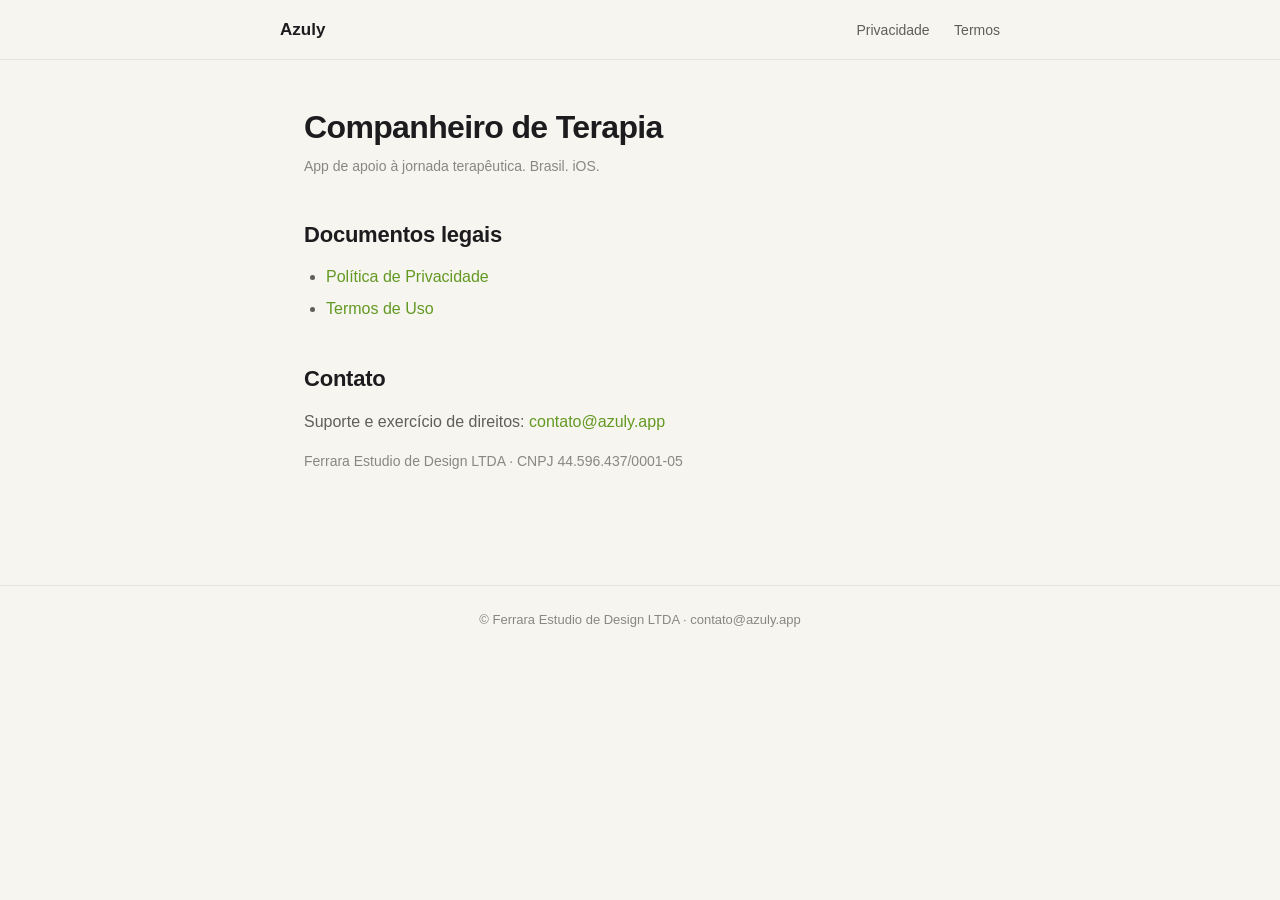
==== index.html @ e894f0ca "Initial commit: site institucional Azuly" ====
<!doctype html>
<html lang="pt-BR">
<head>
  <meta charset="utf-8" />
  <meta name="viewport" content="width=device-width, initial-scale=1" />
  <title>Azuly — Companheiro de Terapia</title>
  <meta name="description" content="Companheiro de Terapia — app de apoio à jornada terapêutica. Política de Privacidade e Termos de Uso." />
  <link rel="stylesheet" href="./style.css" />
</head>
<body>
  <header>
    <div class="inner">
      <a class="brand" href="./">Azuly</a>
      <nav>
        <a href="./privacy.html">Privacidade</a>
        <a href="./terms.html">Termos</a>
      </nav>
    </div>
  </header>

  <main>
    <h1>Companheiro de Terapia</h1>
    <p class="muted">App de apoio à jornada terapêutica. Brasil. iOS.</p>

    <h2>Documentos legais</h2>
    <ul>
      <li><a href="./privacy.html">Política de Privacidade</a></li>
      <li><a href="./terms.html">Termos de Uso</a></li>
    </ul>

    <h2>Contato</h2>
    <p>Suporte e exercício de direitos: <a href="mailto:contato@azuly.app">contato@azuly.app</a></p>
    <p class="muted">Ferrara Estudio de Design LTDA · CNPJ 44.596.437/0001-05</p>
  </main>

  <footer>
    © Ferrara Estudio de Design LTDA · <a href="mailto:contato@azuly.app">contato@azuly.app</a>
  </footer>
</body>
</html>
---- style.css ----
:root {
  --bg: #F7F5F0;
  --surface: #FFFFFF;
  --text: #1C1C1E;
  --text-secondary: #5F5E5A;
  --text-tertiary: #888780;
  --border: #E8E4DC;
  --brand: #639922;
  --brand-hover: #3B6D11;
  --max-width: 720px;
}

@media (prefers-color-scheme: dark) {
  :root {
    --bg: #1C1C1E;
    --surface: #2C2C2A;
    --text: #F7F5F0;
    --text-secondary: #B4B2A9;
    --text-tertiary: #888780;
    --border: #444441;
    --brand: #97C459;
    --brand-hover: #C0DD97;
  }
}

* {
  box-sizing: border-box;
}

html {
  -webkit-text-size-adjust: 100%;
}

body {
  font-family: -apple-system, BlinkMacSystemFont, 'SF Pro Text', 'Segoe UI', Roboto, sans-serif;
  background: var(--bg);
  color: var(--text);
  margin: 0;
  padding: 0;
  line-height: 1.6;
  font-size: 16px;
}

main {
  max-width: var(--max-width);
  margin: 0 auto;
  padding: 48px 24px 96px;
}

header {
  border-bottom: 1px solid var(--border);
  padding: 16px 24px;
}

header .inner {
  max-width: var(--max-width);
  margin: 0 auto;
  display: flex;
  align-items: center;
  justify-content: space-between;
}

header a.brand {
  font-weight: 600;
  color: var(--text);
  text-decoration: none;
  font-size: 17px;
}

header nav a {
  color: var(--text-secondary);
  text-decoration: none;
  margin-left: 20px;
  font-size: 14px;
}

header nav a:hover {
  color: var(--brand);
}

h1 {
  font-size: 32px;
  line-height: 1.2;
  font-weight: 700;
  letter-spacing: -0.02em;
  margin: 0 0 8px;
}

h2 {
  font-size: 22px;
  font-weight: 600;
  margin: 40px 0 12px;
  letter-spacing: -0.01em;
}

h3 {
  font-size: 18px;
  font-weight: 600;
  margin: 28px 0 8px;
}

p {
  color: var(--text-secondary);
  margin: 0 0 16px;
}

ul {
  color: var(--text-secondary);
  padding-left: 22px;
  margin: 0 0 16px;
}

li {
  margin-bottom: 6px;
}

strong {
  color: var(--text);
  font-weight: 600;
}

a {
  color: var(--brand);
  text-decoration: none;
}

a:hover {
  color: var(--brand-hover);
  text-decoration: underline;
}

.muted {
  color: var(--text-tertiary);
  font-size: 14px;
  margin-top: 4px;
}

footer {
  border-top: 1px solid var(--border);
  padding: 24px;
  text-align: center;
  color: var(--text-tertiary);
  font-size: 13px;
}

footer a {
  color: var(--text-tertiary);
}

table {
  border-collapse: collapse;
  width: 100%;
  margin: 16px 0;
}

th, td {
  border: 1px solid var(--border);
  padding: 8px 12px;
  text-align: left;
  font-size: 14px;
  color: var(--text-secondary);
}

th {
  background: var(--surface);
  color: var(--text);
  font-weight: 600;
}
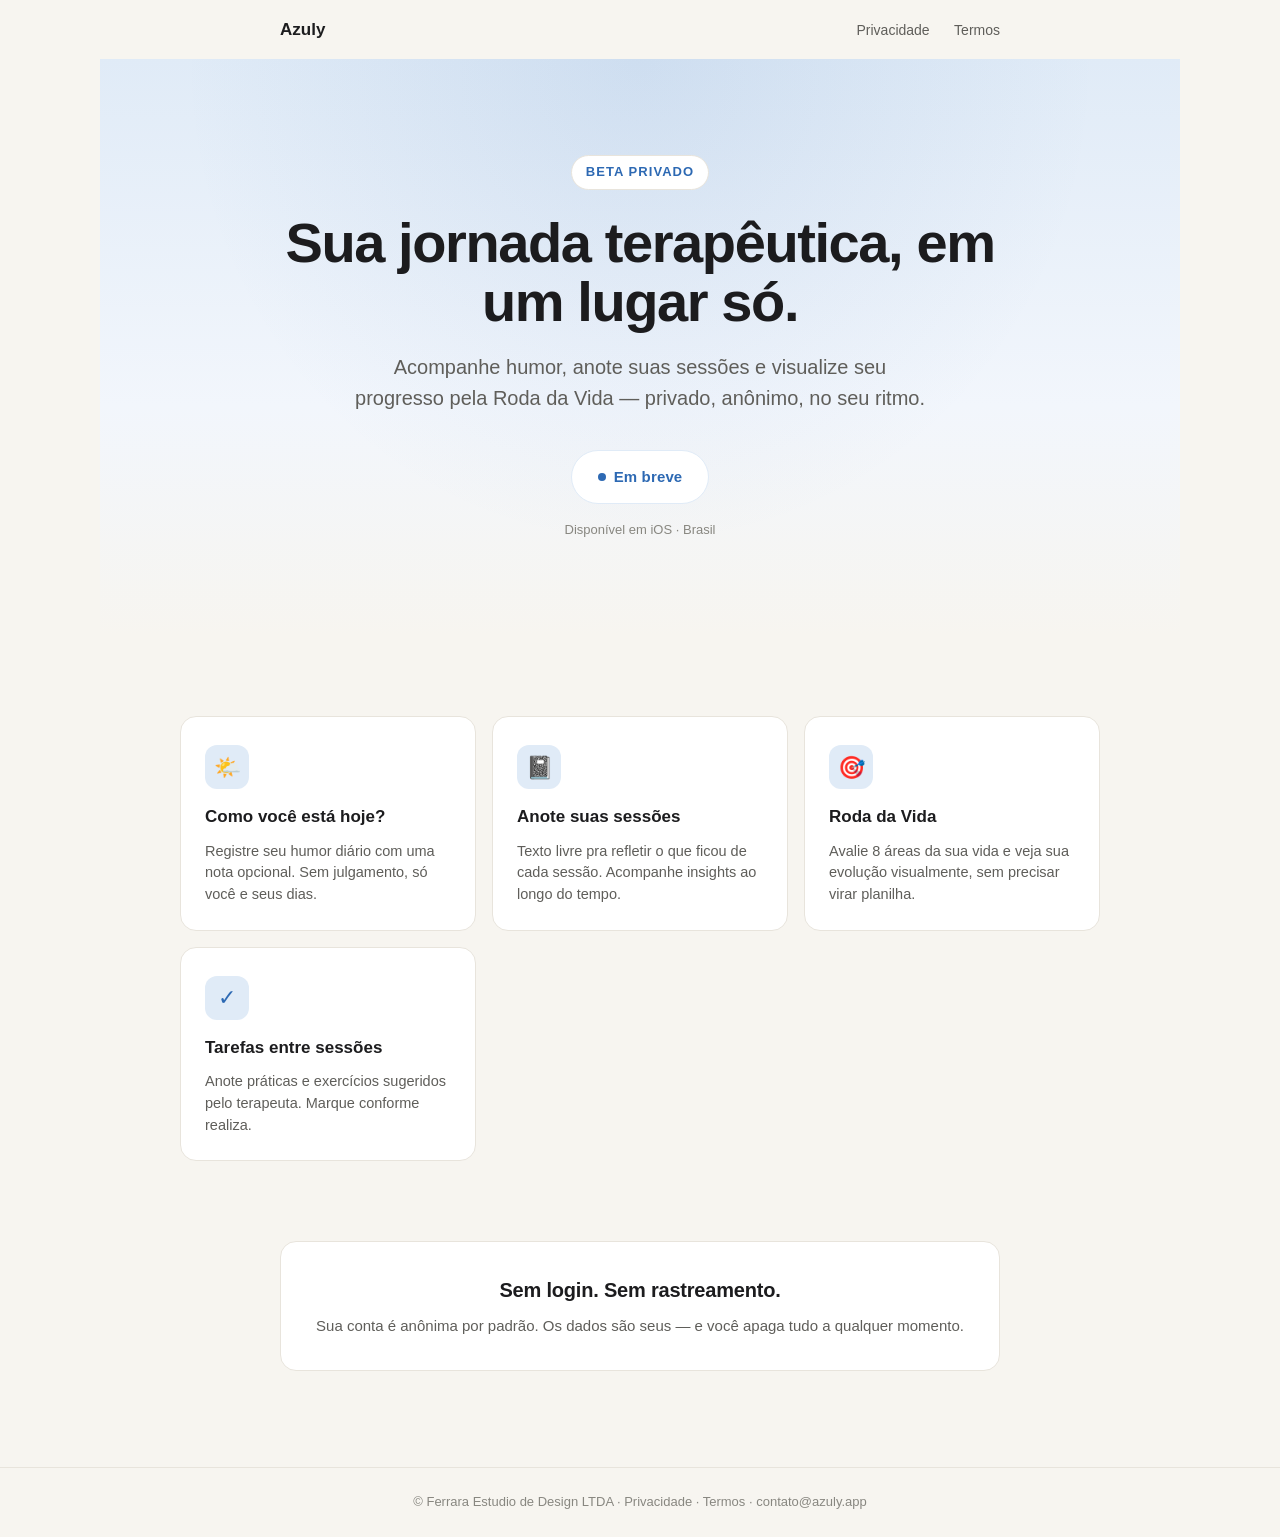
==== commit 5d21ff3c: "Redesign landing: hero + features + Em breve CTA" ====
--- a/index.html
+++ b/index.html
@@ -1,10 +1,14 @@
 <!doctype html>
-<html lang="pt-BR">
+<html lang="pt-BR" class="landing">
 <head>
   <meta charset="utf-8" />
   <meta name="viewport" content="width=device-width, initial-scale=1" />
-  <title>Azuly — Companheiro de Terapia</title>
-  <meta name="description" content="Companheiro de Terapia — app de apoio à jornada terapêutica. Política de Privacidade e Termos de Uso." />
+  <title>Companheiro de Terapia — Azuly</title>
+  <meta name="description" content="Acompanhe sua jornada terapêutica de forma simples e privada. Humor diário, sessões, Roda da Vida e tarefas — sem login, sem rastreamento." />
+  <meta property="og:title" content="Companheiro de Terapia" />
+  <meta property="og:description" content="Sua jornada terapêutica, em um lugar só." />
+  <meta property="og:type" content="website" />
+  <meta property="og:url" content="https://azuly.app" />
   <link rel="stylesheet" href="./style.css" />
 </head>
 <body>
@@ -19,22 +23,51 @@
   </header>
 
   <main>
-    <h1>Companheiro de Terapia</h1>
-    <p class="muted">App de apoio à jornada terapêutica. Brasil. iOS.</p>
+    <section class="hero">
+      <span class="eyebrow">Beta privado</span>
+      <h1>Sua jornada terapêutica, em um lugar só.</h1>
+      <p class="lead">
+        Acompanhe humor, anote suas sessões e visualize seu progresso pela Roda da Vida —
+        privado, anônimo, no seu ritmo.
+      </p>
+      <span class="cta-soon" aria-label="Em breve">Em breve</span>
+      <p class="hint">Disponível em iOS · Brasil</p>
+    </section>
 
-    <h2>Documentos legais</h2>
-    <ul>
-      <li><a href="./privacy.html">Política de Privacidade</a></li>
-      <li><a href="./terms.html">Termos de Uso</a></li>
-    </ul>
+    <section class="features" aria-label="Recursos">
+      <article class="feature">
+        <div class="icon" aria-hidden="true">🌤️</div>
+        <h3>Como você está hoje?</h3>
+        <p>Registre seu humor diário com uma nota opcional. Sem julgamento, só você e seus dias.</p>
+      </article>
+      <article class="feature">
+        <div class="icon" aria-hidden="true">📓</div>
+        <h3>Anote suas sessões</h3>
+        <p>Texto livre pra refletir o que ficou de cada sessão. Acompanhe insights ao longo do tempo.</p>
+      </article>
+      <article class="feature">
+        <div class="icon" aria-hidden="true">🎯</div>
+        <h3>Roda da Vida</h3>
+        <p>Avalie 8 áreas da sua vida e veja sua evolução visualmente, sem precisar virar planilha.</p>
+      </article>
+      <article class="feature">
+        <div class="icon" aria-hidden="true">✓</div>
+        <h3>Tarefas entre sessões</h3>
+        <p>Anote práticas e exercícios sugeridos pelo terapeuta. Marque conforme realiza.</p>
+      </article>
+    </section>
 
-    <h2>Contato</h2>
-    <p>Suporte e exercício de direitos: <a href="mailto:contato@azuly.app">contato@azuly.app</a></p>
-    <p class="muted">Ferrara Estudio de Design LTDA · CNPJ 44.596.437/0001-05</p>
+    <section class="privacy-strip" aria-label="Privacidade">
+      <h2>Sem login. Sem rastreamento.</h2>
+      <p>Sua conta é anônima por padrão. Os dados são seus — e você apaga tudo a qualquer momento.</p>
+    </section>
   </main>
 
   <footer>
-    © Ferrara Estudio de Design LTDA · <a href="mailto:contato@azuly.app">contato@azuly.app</a>
+    © Ferrara Estudio de Design LTDA ·
+    <a href="./privacy.html">Privacidade</a> ·
+    <a href="./terms.html">Termos</a> ·
+    <a href="mailto:contato@azuly.app">contato@azuly.app</a>
   </footer>
 </body>
 </html>
--- a/style.css
+++ b/style.css
@@ -5,21 +5,26 @@
   --text-secondary: #5F5E5A;
   --text-tertiary: #888780;
   --border: #E8E4DC;
-  --brand: #639922;
-  --brand-hover: #3B6D11;
+  --brand: #2D69B3;
+  --brand-hover: #1B4584;
+  --brand-pale: #E0EBF7;
+  --brand-soft: #F2F6FC;
   --max-width: 720px;
+  --landing-max-width: 1080px;
 }
 
 @media (prefers-color-scheme: dark) {
   :root {
-    --bg: #1C1C1E;
-    --surface: #2C2C2A;
+    --bg: #111110;
+    --surface: #1C1C1E;
     --text: #F7F5F0;
     --text-secondary: #B4B2A9;
     --text-tertiary: #888780;
-    --border: #444441;
-    --brand: #97C459;
-    --brand-hover: #C0DD97;
+    --border: #2C2C2A;
+    --brand: #5A93D6;
+    --brand-hover: #B0CDED;
+    --brand-pale: #0E1F35;
+    --brand-soft: #0A1628;
   }
 }
 
@@ -166,3 +171,220 @@
   color: var(--text);
   font-weight: 600;
 }
+
+/* ==========================================================================
+   Landing-specific styles (página inicial)
+   ========================================================================== */
+
+.landing main {
+  max-width: var(--landing-max-width);
+  padding: 0 24px 96px;
+}
+
+.landing header {
+  border-bottom: none;
+}
+
+.landing .hero {
+  position: relative;
+  text-align: center;
+  padding: 96px 24px 80px;
+  margin: 0 -24px;
+  background: linear-gradient(180deg, var(--brand-pale) 0%, var(--brand-soft) 60%, var(--bg) 100%);
+  border-radius: 0;
+  overflow: hidden;
+}
+
+.landing .hero::before {
+  content: '';
+  position: absolute;
+  inset: 0;
+  background: radial-gradient(ellipse at top, rgba(45, 105, 179, 0.10), transparent 60%);
+  pointer-events: none;
+}
+
+.landing .eyebrow {
+  display: inline-block;
+  font-size: 13px;
+  font-weight: 600;
+  text-transform: uppercase;
+  letter-spacing: 0.08em;
+  color: var(--brand);
+  background: var(--surface);
+  padding: 6px 14px;
+  border-radius: 999px;
+  border: 1px solid var(--border);
+  margin-bottom: 24px;
+  position: relative;
+}
+
+.landing .hero h1 {
+  font-size: clamp(36px, 6vw, 56px);
+  line-height: 1.05;
+  font-weight: 700;
+  letter-spacing: -0.025em;
+  margin: 0 auto 20px;
+  max-width: 720px;
+  position: relative;
+}
+
+.landing .hero .lead {
+  font-size: clamp(17px, 2vw, 20px);
+  line-height: 1.55;
+  color: var(--text-secondary);
+  max-width: 580px;
+  margin: 0 auto 36px;
+  position: relative;
+}
+
+.landing .cta {
+  display: inline-flex;
+  align-items: center;
+  gap: 8px;
+  background: var(--brand);
+  color: #FFFFFF;
+  padding: 16px 28px;
+  border-radius: 999px;
+  font-size: 16px;
+  font-weight: 600;
+  text-decoration: none;
+  position: relative;
+  transition: transform 120ms ease, background-color 120ms ease, box-shadow 120ms ease;
+  box-shadow: 0 4px 14px rgba(45, 105, 179, 0.25);
+}
+
+.landing .cta:hover {
+  background: var(--brand-hover);
+  transform: translateY(-1px);
+  box-shadow: 0 6px 18px rgba(45, 105, 179, 0.30);
+  text-decoration: none;
+  color: #FFFFFF;
+}
+
+.landing .cta-arrow {
+  transition: transform 120ms ease;
+}
+
+.landing .cta:hover .cta-arrow {
+  transform: translateX(2px);
+}
+
+.landing .cta-soon {
+  display: inline-flex;
+  align-items: center;
+  gap: 8px;
+  background: var(--surface);
+  color: var(--brand);
+  padding: 14px 26px;
+  border-radius: 999px;
+  font-size: 15px;
+  font-weight: 600;
+  border: 1px solid var(--brand-pale);
+  position: relative;
+  user-select: none;
+  letter-spacing: 0.01em;
+}
+
+.landing .cta-soon::before {
+  content: '';
+  width: 8px;
+  height: 8px;
+  border-radius: 50%;
+  background: var(--brand);
+  box-shadow: 0 0 0 0 rgba(45, 105, 179, 0.5);
+  animation: cta-soon-pulse 2.4s ease-in-out infinite;
+}
+
+@keyframes cta-soon-pulse {
+  0%, 100% {
+    box-shadow: 0 0 0 0 rgba(45, 105, 179, 0.45);
+  }
+  50% {
+    box-shadow: 0 0 0 8px rgba(45, 105, 179, 0);
+  }
+}
+
+.landing .hero .hint {
+  margin-top: 16px;
+  font-size: 13px;
+  color: var(--text-tertiary);
+  position: relative;
+}
+
+.landing .features {
+  max-width: 920px;
+  margin: 80px auto 0;
+  display: grid;
+  grid-template-columns: repeat(auto-fit, minmax(220px, 1fr));
+  gap: 16px;
+}
+
+.landing .feature {
+  background: var(--surface);
+  border: 1px solid var(--border);
+  border-radius: 16px;
+  padding: 28px 24px 24px;
+  display: flex;
+  flex-direction: column;
+  gap: 10px;
+}
+
+.landing .feature .icon {
+  width: 44px;
+  height: 44px;
+  border-radius: 12px;
+  background: var(--brand-pale);
+  color: var(--brand);
+  display: flex;
+  align-items: center;
+  justify-content: center;
+  font-size: 22px;
+  margin-bottom: 4px;
+}
+
+.landing .feature h3 {
+  margin: 0;
+  font-size: 17px;
+  font-weight: 600;
+  color: var(--text);
+}
+
+.landing .feature p {
+  margin: 0;
+  font-size: 14.5px;
+  line-height: 1.5;
+  color: var(--text-secondary);
+}
+
+.landing .privacy-strip {
+  max-width: 720px;
+  margin: 80px auto 0;
+  text-align: center;
+  padding: 32px 24px;
+  background: var(--surface);
+  border: 1px solid var(--border);
+  border-radius: 16px;
+}
+
+.landing .privacy-strip h2 {
+  margin: 0 0 8px;
+  font-size: 20px;
+}
+
+.landing .privacy-strip p {
+  margin: 0;
+  font-size: 15px;
+}
+
+@media (max-width: 600px) {
+  .landing .hero {
+    padding: 64px 24px 56px;
+  }
+  .landing .features {
+    margin-top: 56px;
+  }
+  .landing .privacy-strip {
+    margin-top: 56px;
+  }
+}
+
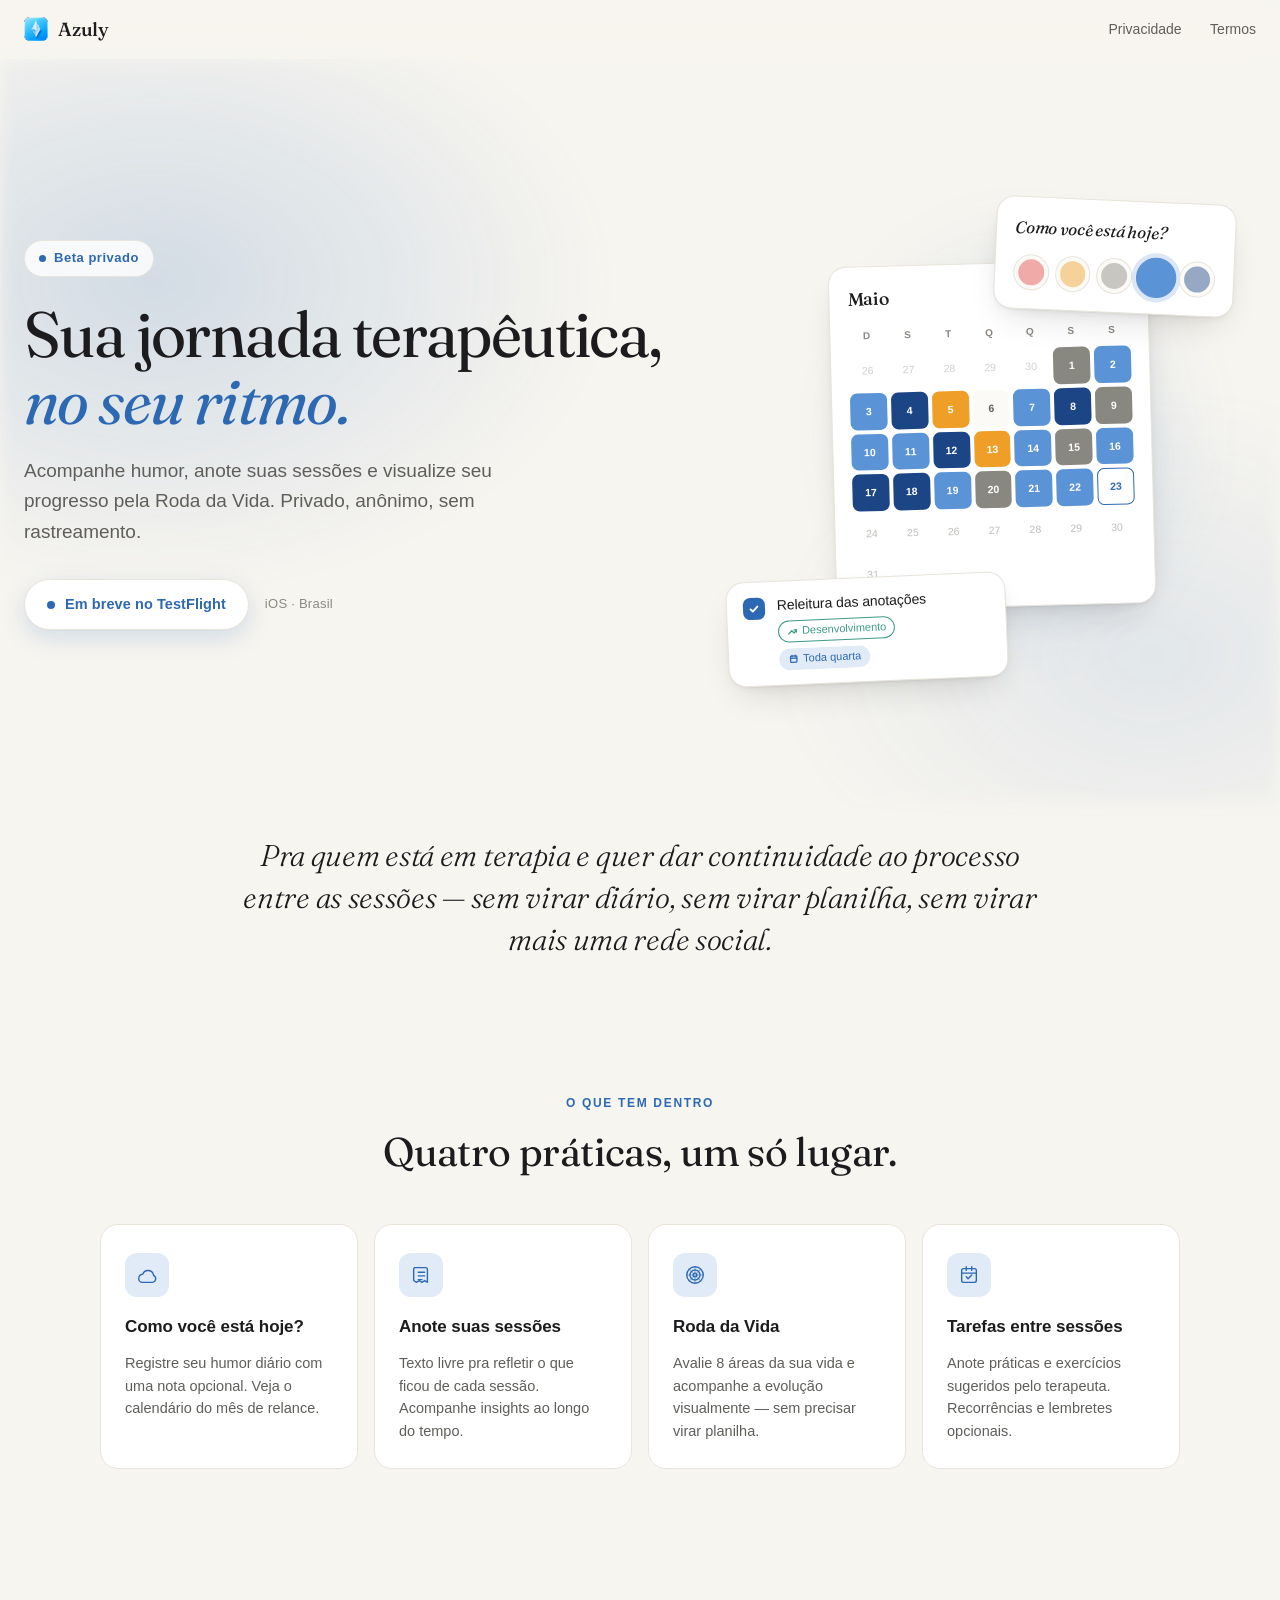
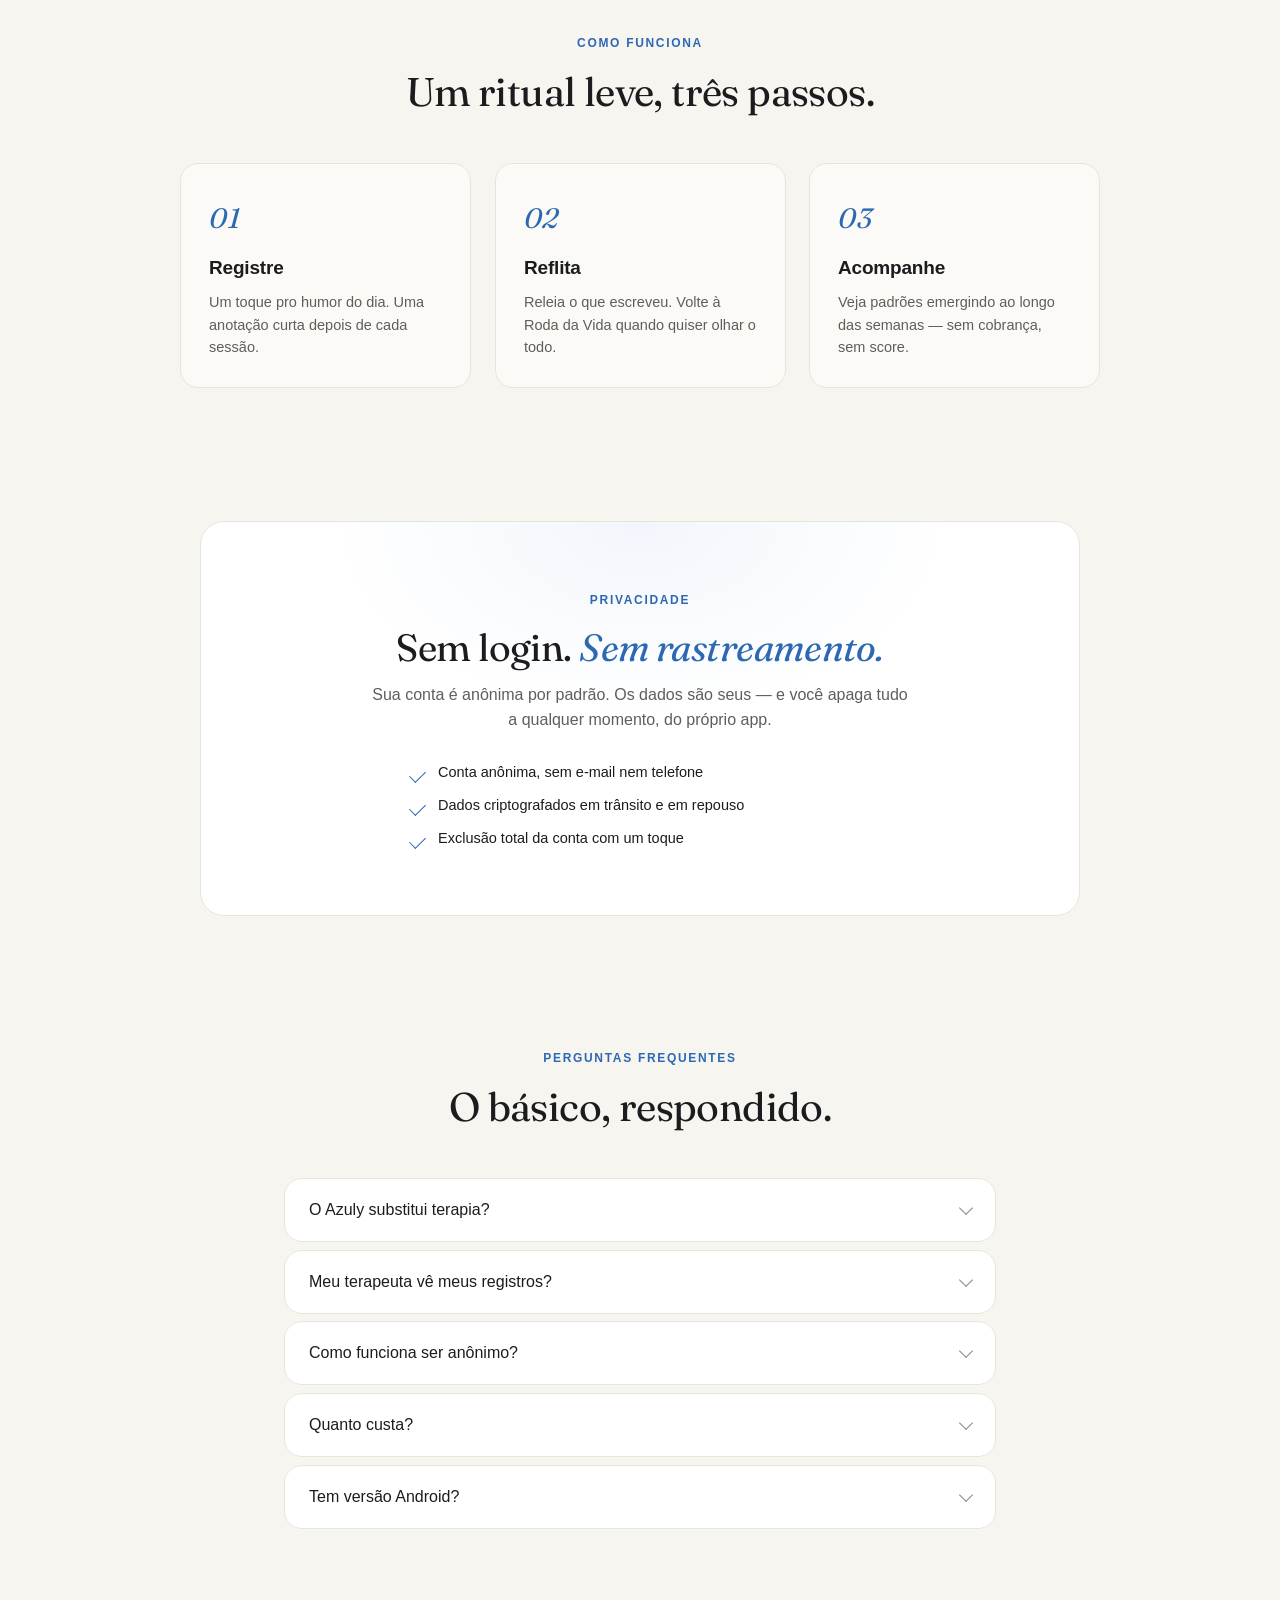
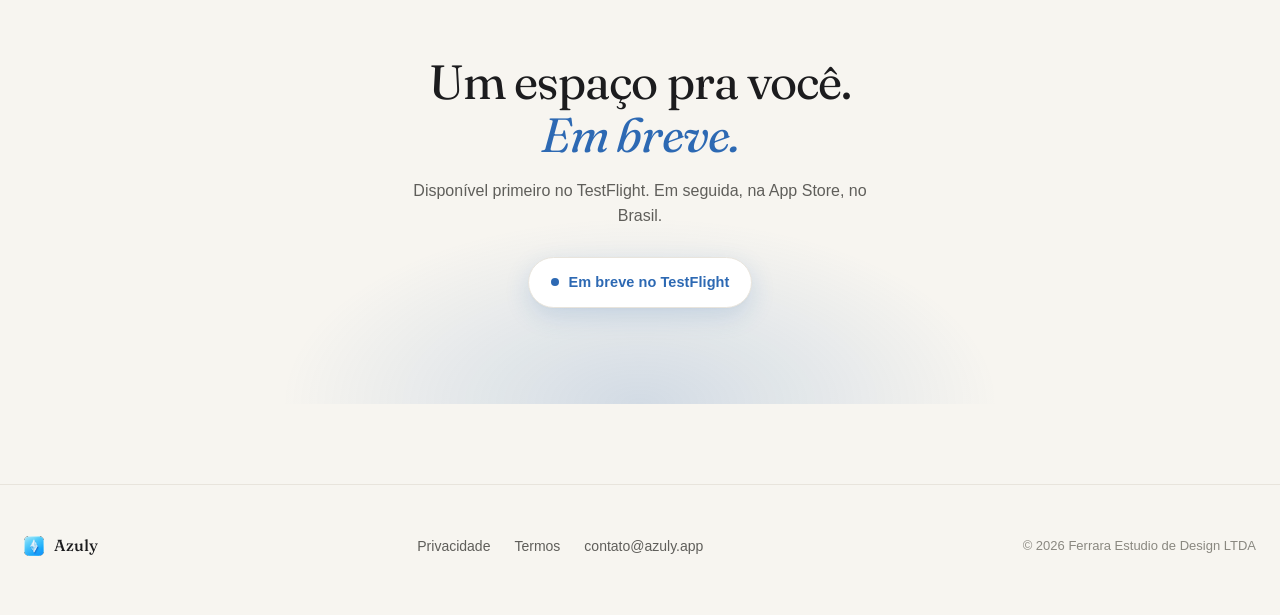
==== commit b190b996: "landing: redesign with serif display, app UI cluster, and richer sections Replaces the placeholder h" ====
--- a/index.html
+++ b/index.html
@@ -3,18 +3,38 @@
 <head>
   <meta charset="utf-8" />
   <meta name="viewport" content="width=device-width, initial-scale=1" />
-  <title>Companheiro de Terapia — Azuly</title>
-  <meta name="description" content="Acompanhe sua jornada terapêutica de forma simples e privada. Humor diário, sessões, Roda da Vida e tarefas — sem login, sem rastreamento." />
-  <meta property="og:title" content="Companheiro de Terapia" />
-  <meta property="og:description" content="Sua jornada terapêutica, em um lugar só." />
+  <meta name="theme-color" content="#F7F5F0" media="(prefers-color-scheme: light)" />
+  <meta name="theme-color" content="#111110" media="(prefers-color-scheme: dark)" />
+
+  <title>Azuly — Sua jornada terapêutica, no seu ritmo</title>
+  <meta name="description" content="Acompanhe humor, anote suas sessões e visualize seu progresso pela Roda da Vida. Privado, anônimo, sem rastreamento." />
+
+  <meta property="og:title" content="Azuly" />
+  <meta property="og:description" content="Sua jornada terapêutica, no seu ritmo. Privado, anônimo, sem rastreamento." />
   <meta property="og:type" content="website" />
   <meta property="og:url" content="https://azuly.app" />
+  <meta property="og:image" content="https://azuly.app/apple-touch-icon.png" />
+  <meta name="twitter:card" content="summary" />
+  <meta name="twitter:title" content="Azuly" />
+  <meta name="twitter:description" content="Sua jornada terapêutica, no seu ritmo." />
+
+  <link rel="icon" type="image/png" sizes="32x32" href="./favicon-32.png" />
+  <link rel="icon" type="image/png" sizes="192x192" href="./icon-192.png" />
+  <link rel="apple-touch-icon" sizes="180x180" href="./apple-touch-icon.png" />
+
+  <link rel="preconnect" href="https://fonts.googleapis.com" />
+  <link rel="preconnect" href="https://fonts.gstatic.com" crossorigin />
+  <link href="https://fonts.googleapis.com/css2?family=Fraunces:opsz,wght@9..144,300..600&display=swap" rel="stylesheet" />
+
   <link rel="stylesheet" href="./style.css" />
 </head>
 <body>
-  <header>
+  <header class="site-header">
     <div class="inner">
-      <a class="brand" href="./">Azuly</a>
+      <a class="brand" href="./">
+        <img src="./favicon-32.png" alt="" width="24" height="24" />
+        <span>Azuly</span>
+      </a>
       <nav>
         <a href="./privacy.html">Privacidade</a>
         <a href="./terms.html">Termos</a>
@@ -24,50 +44,309 @@
 
   <main>
     <section class="hero">
-      <span class="eyebrow">Beta privado</span>
-      <h1>Sua jornada terapêutica, em um lugar só.</h1>
-      <p class="lead">
-        Acompanhe humor, anote suas sessões e visualize seu progresso pela Roda da Vida —
-        privado, anônimo, no seu ritmo.
+      <div class="hero-content">
+        <span class="eyebrow" data-reveal>
+          <span class="eyebrow-dot" aria-hidden="true"></span>
+          Beta privado
+        </span>
+        <h1 data-reveal>Sua jornada terapêutica,<br /><em>no seu ritmo.</em></h1>
+        <p class="lead" data-reveal>
+          Acompanhe humor, anote suas sessões e visualize seu progresso pela Roda da Vida.
+          Privado, anônimo, sem rastreamento.
+        </p>
+        <div class="hero-cta" data-reveal>
+          <span class="cta-soon">
+            <span class="cta-soon-dot" aria-hidden="true"></span>
+            Em breve no TestFlight
+          </span>
+          <p class="hint">iOS · Brasil</p>
+        </div>
+      </div>
+
+      <div class="ui-stage" data-reveal aria-label="Prévia do app Azuly">
+        <div class="ui-stage-glow" aria-hidden="true"></div>
+
+        <!-- Mood picker — floating top -->
+        <div class="ui-card ui-card--mood">
+          <p class="ui-eyebrow">Como você está hoje?</p>
+          <div class="mood-row">
+            <span class="mood-dot" data-v="1" aria-hidden="true"></span>
+            <span class="mood-dot" data-v="2" aria-hidden="true"></span>
+            <span class="mood-dot" data-v="3" aria-hidden="true"></span>
+            <span class="mood-dot is-selected" data-v="4" aria-hidden="true"></span>
+            <span class="mood-dot" data-v="5" aria-hidden="true"></span>
+          </div>
+        </div>
+
+        <!-- Calendar card — centerpiece -->
+        <div class="ui-card ui-card--calendar">
+          <div class="ui-card-head">
+            <span class="ui-card-title">Maio</span>
+            <span class="ui-card-meta">2026</span>
+          </div>
+          <div class="cal-weekdays" aria-hidden="true">
+            <span>D</span><span>S</span><span>T</span><span>Q</span><span>Q</span><span>S</span><span>S</span>
+          </div>
+          <div class="cal-grid" aria-hidden="true">
+            <span class="cal-cell is-ghost">26</span>
+            <span class="cal-cell is-ghost">27</span>
+            <span class="cal-cell is-ghost">28</span>
+            <span class="cal-cell is-ghost">29</span>
+            <span class="cal-cell is-ghost">30</span>
+            <span class="cal-cell" data-v="3">1</span>
+            <span class="cal-cell" data-v="4">2</span>
+            <span class="cal-cell" data-v="4">3</span>
+            <span class="cal-cell" data-v="5">4</span>
+            <span class="cal-cell" data-v="2">5</span>
+            <span class="cal-cell">6</span>
+            <span class="cal-cell" data-v="4">7</span>
+            <span class="cal-cell" data-v="5">8</span>
+            <span class="cal-cell" data-v="3">9</span>
+            <span class="cal-cell" data-v="4">10</span>
+            <span class="cal-cell" data-v="4">11</span>
+            <span class="cal-cell" data-v="5">12</span>
+            <span class="cal-cell" data-v="2">13</span>
+            <span class="cal-cell" data-v="4">14</span>
+            <span class="cal-cell" data-v="3">15</span>
+            <span class="cal-cell" data-v="4">16</span>
+            <span class="cal-cell" data-v="5">17</span>
+            <span class="cal-cell" data-v="5">18</span>
+            <span class="cal-cell" data-v="4">19</span>
+            <span class="cal-cell" data-v="3">20</span>
+            <span class="cal-cell" data-v="4">21</span>
+            <span class="cal-cell" data-v="4">22</span>
+            <span class="cal-cell is-today">23</span>
+            <span class="cal-cell is-future">24</span>
+            <span class="cal-cell is-future">25</span>
+            <span class="cal-cell is-future">26</span>
+            <span class="cal-cell is-future">27</span>
+            <span class="cal-cell is-future">28</span>
+            <span class="cal-cell is-future">29</span>
+            <span class="cal-cell is-future">30</span>
+            <span class="cal-cell is-future">31</span>
+          </div>
+        </div>
+
+        <!-- Tarefa item — floating bottom -->
+        <div class="ui-card ui-card--tarefa">
+          <span class="ui-checkbox is-checked" aria-hidden="true">
+            <svg viewBox="0 0 14 14" fill="none" stroke="currentColor" stroke-width="2.2" stroke-linecap="round" stroke-linejoin="round">
+              <path d="M3 7.5l2.5 2.5L11 4.5" />
+            </svg>
+          </span>
+          <div class="ui-tarefa-text">
+            <span class="ui-tarefa-title">Releitura das anotações</span>
+            <div class="ui-badges">
+              <span class="ui-badge" style="--badge-color: var(--area-desenvolvimento);">
+                <svg viewBox="0 0 14 14" fill="none" stroke="currentColor" stroke-width="1.6" stroke-linecap="round" stroke-linejoin="round" aria-hidden="true">
+                  <path d="M2 11l4-4 3 3 3-4" /><path d="M9 6h3v3" />
+                </svg>
+                Desenvolvimento
+              </span>
+              <span class="ui-badge ui-badge--soft">
+                <svg viewBox="0 0 14 14" fill="none" stroke="currentColor" stroke-width="1.6" stroke-linecap="round" stroke-linejoin="round" aria-hidden="true">
+                  <path d="M3 4.5a1 1 0 0 1 1-1h6a1 1 0 0 1 1 1v6a1 1 0 0 1-1 1H4a1 1 0 0 1-1-1z" />
+                  <path d="M5 2.5v2M9 2.5v2M3 6.5h8" />
+                </svg>
+                Toda quarta
+              </span>
+            </div>
+          </div>
+        </div>
+      </div>
+    </section>
+
+    <section class="manifesto" data-reveal>
+      <p>
+        Pra quem está em terapia e quer dar continuidade ao processo entre as sessões —
+        sem virar diário, sem virar planilha, sem virar mais uma rede social.
       </p>
-      <span class="cta-soon" aria-label="Em breve">Em breve</span>
-      <p class="hint">Disponível em iOS · Brasil</p>
-    </section>
-
-    <section class="features" aria-label="Recursos">
-      <article class="feature">
-        <div class="icon" aria-hidden="true">🌤️</div>
-        <h3>Como você está hoje?</h3>
-        <p>Registre seu humor diário com uma nota opcional. Sem julgamento, só você e seus dias.</p>
-      </article>
-      <article class="feature">
-        <div class="icon" aria-hidden="true">📓</div>
-        <h3>Anote suas sessões</h3>
-        <p>Texto livre pra refletir o que ficou de cada sessão. Acompanhe insights ao longo do tempo.</p>
-      </article>
-      <article class="feature">
-        <div class="icon" aria-hidden="true">🎯</div>
-        <h3>Roda da Vida</h3>
-        <p>Avalie 8 áreas da sua vida e veja sua evolução visualmente, sem precisar virar planilha.</p>
-      </article>
-      <article class="feature">
-        <div class="icon" aria-hidden="true">✓</div>
-        <h3>Tarefas entre sessões</h3>
-        <p>Anote práticas e exercícios sugeridos pelo terapeuta. Marque conforme realiza.</p>
-      </article>
-    </section>
-
-    <section class="privacy-strip" aria-label="Privacidade">
-      <h2>Sem login. Sem rastreamento.</h2>
-      <p>Sua conta é anônima por padrão. Os dados são seus — e você apaga tudo a qualquer momento.</p>
+    </section>
+
+    <section class="features">
+      <header class="section-head" data-reveal>
+        <span class="kicker">O que tem dentro</span>
+        <h2>Quatro práticas, um só lugar.</h2>
+      </header>
+
+      <div class="feature-grid">
+        <article class="feature" data-reveal>
+          <div class="feature-icon">
+            <svg viewBox="0 0 24 24" fill="none" stroke="currentColor" stroke-width="1.5" stroke-linecap="round" stroke-linejoin="round" aria-hidden="true">
+              <path d="M3 16a5 5 0 0 1 4.5-5 6 6 0 0 1 11.6 1.4A4 4 0 0 1 18 20H7a4 4 0 0 1-4-4z" />
+            </svg>
+          </div>
+          <h3>Como você está hoje?</h3>
+          <p>Registre seu humor diário com uma nota opcional. Veja o calendário do mês de relance.</p>
+        </article>
+
+        <article class="feature" data-reveal>
+          <div class="feature-icon">
+            <svg viewBox="0 0 24 24" fill="none" stroke="currentColor" stroke-width="1.5" stroke-linecap="round" stroke-linejoin="round" aria-hidden="true">
+              <path d="M5 4h12a2 2 0 0 1 2 2v14l-3-2-3 2-3-2-3 2-3-2V6a2 2 0 0 1 1-2z" />
+              <path d="M9 9h7M9 13h7M9 17h4" />
+            </svg>
+          </div>
+          <h3>Anote suas sessões</h3>
+          <p>Texto livre pra refletir o que ficou de cada sessão. Acompanhe insights ao longo do tempo.</p>
+        </article>
+
+        <article class="feature" data-reveal>
+          <div class="feature-icon">
+            <svg viewBox="0 0 24 24" fill="none" stroke="currentColor" stroke-width="1.5" stroke-linecap="round" stroke-linejoin="round" aria-hidden="true">
+              <circle cx="12" cy="12" r="9" />
+              <circle cx="12" cy="12" r="5.5" />
+              <circle cx="12" cy="12" r="2" />
+              <path d="M12 3v18M3 12h18M5.6 5.6l12.8 12.8M18.4 5.6L5.6 18.4" opacity="0.4" />
+            </svg>
+          </div>
+          <h3>Roda da Vida</h3>
+          <p>Avalie 8 áreas da sua vida e acompanhe a evolução visualmente — sem precisar virar planilha.</p>
+        </article>
+
+        <article class="feature" data-reveal>
+          <div class="feature-icon">
+            <svg viewBox="0 0 24 24" fill="none" stroke="currentColor" stroke-width="1.5" stroke-linecap="round" stroke-linejoin="round" aria-hidden="true">
+              <rect x="4" y="5" width="16" height="15" rx="2" />
+              <path d="M9 3v4M15 3v4M4 10h16" />
+              <path d="M9 14l2 2 4-4" />
+            </svg>
+          </div>
+          <h3>Tarefas entre sessões</h3>
+          <p>Anote práticas e exercícios sugeridos pelo terapeuta. Recorrências e lembretes opcionais.</p>
+        </article>
+      </div>
+    </section>
+
+    <section class="how">
+      <header class="section-head" data-reveal>
+        <span class="kicker">Como funciona</span>
+        <h2>Um ritual leve, três passos.</h2>
+      </header>
+
+      <ol class="steps">
+        <li class="step" data-reveal>
+          <span class="step-num">01</span>
+          <h3>Registre</h3>
+          <p>Um toque pro humor do dia. Uma anotação curta depois de cada sessão.</p>
+        </li>
+        <li class="step" data-reveal>
+          <span class="step-num">02</span>
+          <h3>Reflita</h3>
+          <p>Releia o que escreveu. Volte à Roda da Vida quando quiser olhar o todo.</p>
+        </li>
+        <li class="step" data-reveal>
+          <span class="step-num">03</span>
+          <h3>Acompanhe</h3>
+          <p>Veja padrões emergindo ao longo das semanas — sem cobrança, sem score.</p>
+        </li>
+      </ol>
+    </section>
+
+    <section class="privacy-block" data-reveal>
+      <span class="kicker">Privacidade</span>
+      <h2>Sem login. <em>Sem rastreamento.</em></h2>
+      <p>
+        Sua conta é anônima por padrão. Os dados são seus —
+        e você apaga tudo a qualquer momento, do próprio app.
+      </p>
+      <ul class="privacy-points">
+        <li>Conta anônima, sem e-mail nem telefone</li>
+        <li>Dados criptografados em trânsito e em repouso</li>
+        <li>Exclusão total da conta com um toque</li>
+      </ul>
+    </section>
+
+    <section class="faq">
+      <header class="section-head" data-reveal>
+        <span class="kicker">Perguntas frequentes</span>
+        <h2>O básico, respondido.</h2>
+      </header>
+
+      <div class="faq-list">
+        <details class="faq-item" data-reveal>
+          <summary>O Azuly substitui terapia?</summary>
+          <p>
+            Não. Azuly é um companheiro pra quem já faz terapia (ou está pensando em começar)
+            e quer um lugar pra registrar o processo entre as sessões.
+          </p>
+        </details>
+
+        <details class="faq-item" data-reveal>
+          <summary>Meu terapeuta vê meus registros?</summary>
+          <p>
+            Não automaticamente. O conteúdo é seu — você decide se compartilha algo, e como.
+            Não há nenhum tipo de painel ou acesso de terceiros.
+          </p>
+        </details>
+
+        <details class="faq-item" data-reveal>
+          <summary>Como funciona ser anônimo?</summary>
+          <p>
+            A conta é criada sem e-mail, telefone ou nome. Um identificador aleatório no aparelho.
+            Você pode adicionar um apelido se quiser, mas é opcional.
+          </p>
+        </details>
+
+        <details class="faq-item" data-reveal>
+          <summary>Quanto custa?</summary>
+          <p>
+            Durante o beta, totalmente gratuito. Quando o app sair do beta, anunciamos antes
+            qualquer cobrança — e o que já foi registrado continua acessível.
+          </p>
+        </details>
+
+        <details class="faq-item" data-reveal>
+          <summary>Tem versão Android?</summary>
+          <p>
+            Ainda não. Estamos focados em fazer o iOS muito bem feito antes de expandir.
+          </p>
+        </details>
+      </div>
+    </section>
+
+    <section class="closing" data-reveal>
+      <h2>Um espaço pra você.<br /><em>Em breve.</em></h2>
+      <p>Disponível primeiro no TestFlight. Em seguida, na App Store, no Brasil.</p>
+      <span class="cta-soon">
+        <span class="cta-soon-dot" aria-hidden="true"></span>
+        Em breve no TestFlight
+      </span>
     </section>
   </main>
 
-  <footer>
-    © Ferrara Estudio de Design LTDA ·
-    <a href="./privacy.html">Privacidade</a> ·
-    <a href="./terms.html">Termos</a> ·
-    <a href="mailto:contato@azuly.app">contato@azuly.app</a>
+  <footer class="site-footer">
+    <div class="inner">
+      <div class="footer-brand">
+        <img src="./favicon-32.png" alt="" width="20" height="20" />
+        <span>Azuly</span>
+      </div>
+      <nav class="footer-nav">
+        <a href="./privacy.html">Privacidade</a>
+        <a href="./terms.html">Termos</a>
+        <a href="mailto:contato@azuly.app">contato@azuly.app</a>
+      </nav>
+      <p class="footer-fine">© 2026 Ferrara Estudio de Design LTDA</p>
+    </div>
   </footer>
+
+  <script>
+    (function () {
+      const items = document.querySelectorAll('[data-reveal]');
+      if (!('IntersectionObserver' in window)) {
+        items.forEach(function (el) { el.classList.add('is-visible'); });
+        return;
+      }
+      const io = new IntersectionObserver(function (entries) {
+        entries.forEach(function (entry) {
+          if (entry.isIntersecting) {
+            entry.target.classList.add('is-visible');
+            io.unobserve(entry.target);
+          }
+        });
+      }, { rootMargin: '0px 0px -10% 0px', threshold: 0.05 });
+      items.forEach(function (el) { io.observe(el); });
+    })();
+  </script>
 </body>
 </html>
--- a/style.css
+++ b/style.css
@@ -1,93 +1,105 @@
 :root {
   --bg: #F7F5F0;
+  --bg-elevated: #FBFAF6;
   --surface: #FFFFFF;
   --text: #1C1C1E;
   --text-secondary: #5F5E5A;
-  --text-tertiary: #888780;
+  --text-tertiary: #8A8880;
   --border: #E8E4DC;
+  --border-strong: #D8D2C5;
   --brand: #2D69B3;
   --brand-hover: #1B4584;
   --brand-pale: #E0EBF7;
   --brand-soft: #F2F6FC;
+  --brand-glow: rgba(45, 105, 179, 0.18);
+
   --max-width: 720px;
-  --landing-max-width: 1080px;
+  --landing-max-width: 1280px;
+
+  /* App UI tokens — used by inline mockup cards */
+  --mood-1: #E24B4A;
+  --mood-2: #EF9F27;
+  --mood-3: #888780;
+  --mood-4: #5A93D6;
+  --mood-5: #1B4584;
+
+  --area-saude: #6BA84F;
+  --area-trabalho: #4A8FB5;
+  --area-financas: #D4A53E;
+  --area-relacionamentos: #C8755C;
+  --area-familia: #C97896;
+  --area-lazer: #9B6BC4;
+  --area-desenvolvimento: #3E9B85;
+  --area-espiritualidade: #4F5BA8;
+
+  --serif: 'Fraunces', 'Iowan Old Style', Georgia, 'Times New Roman', serif;
+  --sans: -apple-system, BlinkMacSystemFont, 'SF Pro Text', 'Segoe UI', Roboto, sans-serif;
+
+  --radius-sm: 12px;
+  --radius-md: 18px;
+  --radius-lg: 24px;
+  --radius-xl: 36px;
+
+  --ease: cubic-bezier(0.22, 1, 0.36, 1);
 }
 
 @media (prefers-color-scheme: dark) {
   :root {
     --bg: #111110;
+    --bg-elevated: #18181A;
     --surface: #1C1C1E;
-    --text: #F7F5F0;
-    --text-secondary: #B4B2A9;
-    --text-tertiary: #888780;
-    --border: #2C2C2A;
-    --brand: #5A93D6;
+    --text: #F5F2EB;
+    --text-secondary: #B4B0A4;
+    --text-tertiary: #807C70;
+    --border: #2A2A28;
+    --border-strong: #3A3A36;
+    --brand: #7BAEE3;
     --brand-hover: #B0CDED;
-    --brand-pale: #0E1F35;
-    --brand-soft: #0A1628;
+    --brand-pale: #11253E;
+    --brand-soft: #0B1A2C;
+    --brand-glow: rgba(123, 174, 227, 0.22);
   }
 }
 
-* {
-  box-sizing: border-box;
-}
+* { box-sizing: border-box; }
 
 html {
   -webkit-text-size-adjust: 100%;
+  scroll-behavior: smooth;
 }
 
 body {
-  font-family: -apple-system, BlinkMacSystemFont, 'SF Pro Text', 'Segoe UI', Roboto, sans-serif;
+  font-family: var(--sans);
   background: var(--bg);
   color: var(--text);
   margin: 0;
   padding: 0;
   line-height: 1.6;
   font-size: 16px;
-}
+  -webkit-font-smoothing: antialiased;
+  -moz-osx-font-smoothing: grayscale;
+  text-rendering: optimizeLegibility;
+}
+
+/* ==========================================================================
+   Shared typography (used by landing + legal pages)
+   ========================================================================== */
 
 main {
+  display: block;
   max-width: var(--max-width);
   margin: 0 auto;
   padding: 48px 24px 96px;
 }
 
-header {
-  border-bottom: 1px solid var(--border);
-  padding: 16px 24px;
-}
-
-header .inner {
-  max-width: var(--max-width);
-  margin: 0 auto;
-  display: flex;
-  align-items: center;
-  justify-content: space-between;
-}
-
-header a.brand {
-  font-weight: 600;
-  color: var(--text);
-  text-decoration: none;
-  font-size: 17px;
-}
-
-header nav a {
-  color: var(--text-secondary);
-  text-decoration: none;
-  margin-left: 20px;
-  font-size: 14px;
-}
-
-header nav a:hover {
-  color: var(--brand);
-}
+h1, h2, h3 { color: var(--text); }
 
 h1 {
+  font-family: var(--serif);
+  font-weight: 400;
   font-size: 32px;
-  line-height: 1.2;
-  font-weight: 700;
-  letter-spacing: -0.02em;
+  line-height: 1.15;
+  letter-spacing: -0.01em;
   margin: 0 0 8px;
 }
 
@@ -104,6 +116,12 @@
   margin: 28px 0 8px;
 }
 
+em {
+  font-family: var(--serif);
+  font-style: italic;
+  font-weight: 400;
+}
+
 p {
   color: var(--text-secondary);
   margin: 0 0 16px;
@@ -115,9 +133,7 @@
   margin: 0 0 16px;
 }
 
-li {
-  margin-bottom: 6px;
-}
+li { margin-bottom: 6px; }
 
 strong {
   color: var(--text);
@@ -127,6 +143,7 @@
 a {
   color: var(--brand);
   text-decoration: none;
+  transition: color 160ms var(--ease);
 }
 
 a:hover {
@@ -138,18 +155,6 @@
   color: var(--text-tertiary);
   font-size: 14px;
   margin-top: 4px;
-}
-
-footer {
-  border-top: 1px solid var(--border);
-  padding: 24px;
-  text-align: center;
-  color: var(--text-tertiary);
-  font-size: 13px;
-}
-
-footer a {
-  color: var(--text-tertiary);
 }
 
 table {
@@ -173,163 +178,643 @@
 }
 
 /* ==========================================================================
-   Landing-specific styles (página inicial)
+   Site chrome
    ========================================================================== */
 
+.site-header {
+  position: sticky;
+  top: 0;
+  z-index: 50;
+  background: color-mix(in oklab, var(--bg) 88%, transparent);
+  -webkit-backdrop-filter: saturate(160%) blur(14px);
+  backdrop-filter: saturate(160%) blur(14px);
+  border-bottom: 1px solid transparent;
+  padding: 14px 24px;
+}
+
+.site-header .inner {
+  max-width: var(--landing-max-width);
+  margin: 0 auto;
+  display: flex;
+  align-items: center;
+  justify-content: space-between;
+  gap: 24px;
+}
+
+.brand {
+  display: inline-flex;
+  align-items: center;
+  gap: 10px;
+  font-family: var(--serif);
+  font-weight: 500;
+  font-size: 19px;
+  letter-spacing: -0.01em;
+  color: var(--text);
+  text-decoration: none;
+}
+
+.brand img { border-radius: 6px; }
+.brand:hover { color: var(--text); text-decoration: none; }
+
+.site-header nav a {
+  color: var(--text-secondary);
+  font-size: 14px;
+  margin-left: 24px;
+  text-decoration: none;
+}
+
+.site-header nav a:hover { color: var(--brand); text-decoration: none; }
+
+.site-footer {
+  border-top: 1px solid var(--border);
+  margin-top: 80px;
+  padding: 48px 24px 56px;
+  background: var(--bg);
+}
+
+.site-footer .inner {
+  max-width: var(--landing-max-width);
+  margin: 0 auto;
+  display: grid;
+  grid-template-columns: auto 1fr auto;
+  align-items: center;
+  gap: 24px;
+}
+
+.footer-brand {
+  display: inline-flex;
+  align-items: center;
+  gap: 10px;
+  font-family: var(--serif);
+  font-weight: 500;
+  font-size: 16px;
+  color: var(--text);
+}
+
+.footer-brand img { border-radius: 5px; opacity: 0.9; }
+
+.footer-nav {
+  display: flex;
+  gap: 24px;
+  justify-content: center;
+}
+
+.footer-nav a {
+  color: var(--text-secondary);
+  font-size: 14px;
+  text-decoration: none;
+}
+
+.footer-nav a:hover { color: var(--brand); }
+
+.footer-fine {
+  margin: 0;
+  color: var(--text-tertiary);
+  font-size: 13px;
+  text-align: right;
+}
+
+@media (max-width: 720px) {
+  .site-footer .inner {
+    grid-template-columns: 1fr;
+    text-align: center;
+    gap: 16px;
+  }
+  .footer-nav { justify-content: center; flex-wrap: wrap; }
+  .footer-fine { text-align: center; }
+}
+
+/* ==========================================================================
+   Reveal animation
+   ========================================================================== */
+
+[data-reveal] {
+  opacity: 0;
+  transform: translateY(14px);
+  transition: opacity 700ms var(--ease), transform 700ms var(--ease);
+  will-change: opacity, transform;
+}
+
+[data-reveal].is-visible {
+  opacity: 1;
+  transform: none;
+}
+
+@media (prefers-reduced-motion: reduce) {
+  [data-reveal] {
+    opacity: 1;
+    transform: none;
+    transition: none;
+  }
+  html { scroll-behavior: auto; }
+}
+
+/* ==========================================================================
+   Landing layout
+   ========================================================================== */
+
 .landing main {
-  max-width: var(--landing-max-width);
-  padding: 0 24px 96px;
-}
-
-.landing header {
-  border-bottom: none;
-}
+  max-width: 100%;
+  margin: 0;
+  padding: 0;
+}
+
+.landing .section-head {
+  text-align: center;
+  max-width: 640px;
+  margin: 0 auto 48px;
+}
+
+.landing .kicker {
+  display: inline-block;
+  font-size: 12px;
+  font-weight: 600;
+  text-transform: uppercase;
+  letter-spacing: 0.14em;
+  color: var(--brand);
+  margin-bottom: 16px;
+}
+
+.landing .section-head h2 {
+  font-family: var(--serif);
+  font-weight: 400;
+  font-size: clamp(28px, 4vw, 40px);
+  line-height: 1.15;
+  letter-spacing: -0.015em;
+  margin: 0;
+  color: var(--text);
+}
+
+.landing .section-head h2 em {
+  color: var(--brand);
+}
+
+/* ----- Hero ----- */
 
 .landing .hero {
   position: relative;
-  text-align: center;
-  padding: 96px 24px 80px;
-  margin: 0 -24px;
-  background: linear-gradient(180deg, var(--brand-pale) 0%, var(--brand-soft) 60%, var(--bg) 100%);
-  border-radius: 0;
-  overflow: hidden;
+  display: grid;
+  grid-template-columns: 1.1fr 0.9fr;
+  align-items: center;
+  gap: 56px;
+  max-width: var(--landing-max-width);
+  margin: 0 auto;
+  padding: 96px 24px 88px;
 }
 
 .landing .hero::before {
   content: '';
   position: absolute;
   inset: 0;
-  background: radial-gradient(ellipse at top, rgba(45, 105, 179, 0.10), transparent 60%);
+  background:
+    radial-gradient(60% 70% at 12% 30%, var(--brand-glow), transparent 60%),
+    radial-gradient(50% 60% at 90% 80%, color-mix(in oklab, var(--brand) 10%, transparent), transparent 60%);
   pointer-events: none;
+  z-index: 0;
+  filter: blur(8px);
+}
+
+.landing .hero-content,
+.landing .device-stage {
+  position: relative;
+  z-index: 1;
 }
 
 .landing .eyebrow {
-  display: inline-block;
+  display: inline-flex;
+  align-items: center;
+  gap: 8px;
   font-size: 13px;
   font-weight: 600;
-  text-transform: uppercase;
-  letter-spacing: 0.08em;
+  letter-spacing: 0.04em;
   color: var(--brand);
-  background: var(--surface);
-  padding: 6px 14px;
+  background: color-mix(in oklab, var(--surface) 80%, transparent);
+  padding: 7px 14px;
   border-radius: 999px;
   border: 1px solid var(--border);
   margin-bottom: 24px;
-  position: relative;
+  -webkit-backdrop-filter: blur(8px);
+  backdrop-filter: blur(8px);
+}
+
+.eyebrow-dot {
+  width: 7px;
+  height: 7px;
+  border-radius: 50%;
+  background: var(--brand);
+  box-shadow: 0 0 0 0 var(--brand-glow);
+  animation: pulse-dot 2.4s ease-in-out infinite;
 }
 
 .landing .hero h1 {
-  font-size: clamp(36px, 6vw, 56px);
-  line-height: 1.05;
-  font-weight: 700;
+  font-family: var(--serif);
+  font-weight: 400;
+  font-size: clamp(40px, 6.4vw, 64px);
+  line-height: 1.04;
   letter-spacing: -0.025em;
-  margin: 0 auto 20px;
-  max-width: 720px;
-  position: relative;
+  margin: 0 0 22px;
+  color: var(--text);
+}
+
+.landing .hero h1 em {
+  color: var(--brand);
+  font-weight: 400;
 }
 
 .landing .hero .lead {
-  font-size: clamp(17px, 2vw, 20px);
-  line-height: 1.55;
+  font-size: clamp(17px, 1.5vw, 19px);
+  line-height: 1.6;
   color: var(--text-secondary);
-  max-width: 580px;
-  margin: 0 auto 36px;
-  position: relative;
-}
-
-.landing .cta {
+  max-width: 480px;
+  margin: 0 0 32px;
+}
+
+.landing .hero-cta {
+  display: flex;
+  align-items: center;
+  gap: 16px;
+  flex-wrap: wrap;
+}
+
+.landing .hero .hint {
+  margin: 0;
+  font-size: 13px;
+  color: var(--text-tertiary);
+  letter-spacing: 0.02em;
+}
+
+.cta-soon {
   display: inline-flex;
   align-items: center;
-  gap: 8px;
-  background: var(--brand);
-  color: #FFFFFF;
-  padding: 16px 28px;
-  border-radius: 999px;
-  font-size: 16px;
-  font-weight: 600;
-  text-decoration: none;
-  position: relative;
-  transition: transform 120ms ease, background-color 120ms ease, box-shadow 120ms ease;
-  box-shadow: 0 4px 14px rgba(45, 105, 179, 0.25);
-}
-
-.landing .cta:hover {
-  background: var(--brand-hover);
-  transform: translateY(-1px);
-  box-shadow: 0 6px 18px rgba(45, 105, 179, 0.30);
-  text-decoration: none;
-  color: #FFFFFF;
-}
-
-.landing .cta-arrow {
-  transition: transform 120ms ease;
-}
-
-.landing .cta:hover .cta-arrow {
-  transform: translateX(2px);
-}
-
-.landing .cta-soon {
-  display: inline-flex;
-  align-items: center;
-  gap: 8px;
+  gap: 10px;
   background: var(--surface);
   color: var(--brand);
-  padding: 14px 26px;
+  padding: 13px 22px;
   border-radius: 999px;
-  font-size: 15px;
+  font-size: 14.5px;
   font-weight: 600;
-  border: 1px solid var(--brand-pale);
-  position: relative;
+  border: 1px solid var(--border);
   user-select: none;
-  letter-spacing: 0.01em;
-}
-
-.landing .cta-soon::before {
-  content: '';
+  letter-spacing: 0.005em;
+  box-shadow: 0 1px 2px rgba(0, 0, 0, 0.02), 0 8px 24px var(--brand-glow);
+  transition: transform 220ms var(--ease), box-shadow 220ms var(--ease);
+}
+
+.cta-soon:hover {
+  transform: translateY(-1px);
+  box-shadow: 0 1px 2px rgba(0, 0, 0, 0.03), 0 12px 28px var(--brand-glow);
+}
+
+.cta-soon-dot {
   width: 8px;
   height: 8px;
   border-radius: 50%;
   background: var(--brand);
-  box-shadow: 0 0 0 0 rgba(45, 105, 179, 0.5);
-  animation: cta-soon-pulse 2.4s ease-in-out infinite;
-}
-
-@keyframes cta-soon-pulse {
-  0%, 100% {
-    box-shadow: 0 0 0 0 rgba(45, 105, 179, 0.45);
+  box-shadow: 0 0 0 0 var(--brand-glow);
+  animation: pulse-dot 2.4s ease-in-out infinite;
+}
+
+@keyframes pulse-dot {
+  0%, 100% { box-shadow: 0 0 0 0 var(--brand-glow); }
+  50%      { box-shadow: 0 0 0 9px transparent; }
+}
+
+/* ----- UI mockup stage (hero right side) ----- */
+
+.landing .ui-stage {
+  position: relative;
+  min-height: 560px;
+  display: flex;
+  align-items: center;
+  justify-content: center;
+}
+
+.landing .ui-stage-glow {
+  position: absolute;
+  inset: 0;
+  background: radial-gradient(55% 60% at 55% 50%, var(--brand-glow), transparent 70%);
+  filter: blur(20px);
+  z-index: 0;
+}
+
+.landing .ui-card {
+  position: absolute;
+  background: var(--surface);
+  border: 1px solid var(--border);
+  border-radius: 18px;
+  box-shadow:
+    0 1px 0 rgba(255, 255, 255, 0.4) inset,
+    0 1px 2px rgba(28, 28, 30, 0.04),
+    0 16px 36px -14px rgba(28, 28, 30, 0.18),
+    0 4px 12px -4px rgba(28, 28, 30, 0.08);
+  z-index: 1;
+  transition: transform 360ms var(--ease), box-shadow 360ms var(--ease);
+}
+
+@media (prefers-color-scheme: dark) {
+  .landing .ui-card {
+    box-shadow:
+      0 1px 0 rgba(255, 255, 255, 0.04) inset,
+      0 0 0 1px rgba(0, 0, 0, 0.4),
+      0 24px 48px -16px rgba(0, 0, 0, 0.7);
   }
-  50% {
-    box-shadow: 0 0 0 8px rgba(45, 105, 179, 0);
+}
+
+/* Mood picker card — top right, slight tilt */
+.landing .ui-card--mood {
+  top: 8%;
+  right: 4%;
+  width: 240px;
+  padding: 16px 18px 18px;
+  transform: rotate(2.5deg);
+  z-index: 3;
+}
+
+.landing .ui-eyebrow {
+  margin: 0 0 14px;
+  font-family: var(--serif);
+  font-style: italic;
+  font-weight: 400;
+  font-size: 17px;
+  color: var(--text);
+  letter-spacing: -0.01em;
+}
+
+.landing .mood-row {
+  display: flex;
+  justify-content: space-between;
+  gap: 6px;
+}
+
+.landing .mood-dot {
+  flex: 1;
+  aspect-ratio: 1;
+  border-radius: 999px;
+  background: var(--bg-elevated);
+  border: 1.5px solid var(--border);
+  position: relative;
+  transition: transform 220ms var(--ease);
+}
+
+.landing .mood-dot[data-v="1"]::after { background: var(--mood-1); }
+.landing .mood-dot[data-v="2"]::after { background: var(--mood-2); }
+.landing .mood-dot[data-v="3"]::after { background: var(--mood-3); }
+.landing .mood-dot[data-v="4"]::after { background: var(--mood-4); }
+.landing .mood-dot[data-v="5"]::after { background: var(--mood-5); }
+
+.landing .mood-dot::after {
+  content: '';
+  position: absolute;
+  inset: 4px;
+  border-radius: inherit;
+  opacity: 0.45;
+}
+
+.landing .mood-dot.is-selected {
+  border-color: var(--mood-4);
+  background: var(--mood-4);
+  transform: scale(1.12);
+  box-shadow: 0 0 0 4px color-mix(in oklab, var(--mood-4) 22%, transparent);
+}
+
+.landing .mood-dot.is-selected::after {
+  inset: 0;
+  background: var(--mood-4);
+  opacity: 1;
+}
+
+/* Calendar card — centerpiece */
+.landing .ui-card--calendar {
+  position: relative;
+  width: 320px;
+  padding: 18px 18px 16px;
+  transform: rotate(-1.5deg);
+  z-index: 2;
+}
+
+.landing .ui-card-head {
+  display: flex;
+  align-items: baseline;
+  justify-content: space-between;
+  margin-bottom: 14px;
+}
+
+.landing .ui-card-title {
+  font-family: var(--serif);
+  font-weight: 500;
+  font-size: 18px;
+  letter-spacing: -0.01em;
+  color: var(--text);
+  text-transform: capitalize;
+}
+
+.landing .ui-card-meta {
+  font-size: 12px;
+  color: var(--text-tertiary);
+  letter-spacing: 0.04em;
+}
+
+.landing .cal-weekdays {
+  display: grid;
+  grid-template-columns: repeat(7, 1fr);
+  gap: 4px;
+  margin-bottom: 8px;
+}
+
+.landing .cal-weekdays span {
+  text-align: center;
+  font-size: 10px;
+  font-weight: 600;
+  color: var(--text-tertiary);
+  letter-spacing: 0.05em;
+}
+
+.landing .cal-grid {
+  display: grid;
+  grid-template-columns: repeat(7, 1fr);
+  gap: 4px;
+}
+
+.landing .cal-cell {
+  aspect-ratio: 1;
+  border-radius: 7px;
+  display: flex;
+  align-items: center;
+  justify-content: center;
+  font-size: 10.5px;
+  font-weight: 600;
+  background: var(--bg-elevated);
+  color: var(--text-secondary);
+  letter-spacing: 0;
+}
+
+.landing .cal-cell.is-ghost { color: var(--text-tertiary); opacity: 0.4; background: transparent; font-weight: 400; }
+.landing .cal-cell.is-future { color: var(--text-tertiary); opacity: 0.55; background: transparent; font-weight: 400; }
+
+.landing .cal-cell.is-today {
+  background: transparent;
+  color: var(--brand);
+  border: 1.5px solid var(--brand);
+}
+
+.landing .cal-cell[data-v="1"] { background: var(--mood-1); color: #FFFFFF; }
+.landing .cal-cell[data-v="2"] { background: var(--mood-2); color: #FFFFFF; }
+.landing .cal-cell[data-v="3"] { background: var(--mood-3); color: #FFFFFF; }
+.landing .cal-cell[data-v="4"] { background: var(--mood-4); color: #FFFFFF; }
+.landing .cal-cell[data-v="5"] { background: var(--mood-5); color: #FFFFFF; }
+
+/* Tarefa card — bottom left */
+.landing .ui-card--tarefa {
+  bottom: 6%;
+  left: 0;
+  width: 280px;
+  padding: 14px 16px;
+  display: flex;
+  align-items: flex-start;
+  gap: 12px;
+  transform: rotate(-2.5deg);
+  z-index: 4;
+}
+
+.landing .ui-checkbox {
+  width: 22px;
+  height: 22px;
+  flex-shrink: 0;
+  border-radius: 7px;
+  border: 2px solid var(--border-strong);
+  display: flex;
+  align-items: center;
+  justify-content: center;
+  margin-top: 1px;
+  transition: background-color 220ms var(--ease), border-color 220ms var(--ease);
+}
+
+.landing .ui-checkbox.is-checked {
+  background: var(--brand);
+  border-color: var(--brand);
+  color: #FFFFFF;
+}
+
+.landing .ui-checkbox svg { width: 12px; height: 12px; }
+
+.landing .ui-tarefa-text {
+  flex: 1;
+  display: flex;
+  flex-direction: column;
+  gap: 6px;
+}
+
+.landing .ui-tarefa-title {
+  font-size: 14px;
+  font-weight: 500;
+  color: var(--text);
+  letter-spacing: -0.005em;
+  line-height: 1.35;
+}
+
+.landing .ui-badges {
+  display: flex;
+  flex-wrap: wrap;
+  gap: 6px;
+}
+
+.landing .ui-badge {
+  display: inline-flex;
+  align-items: center;
+  gap: 4px;
+  height: 22px;
+  padding: 0 8px;
+  border-radius: 999px;
+  font-size: 11px;
+  font-weight: 500;
+  color: var(--badge-color, var(--brand));
+  background: transparent;
+  border: 1px solid var(--badge-color, var(--brand));
+}
+
+.landing .ui-badge svg { width: 11px; height: 11px; }
+
+.landing .ui-badge--soft {
+  color: var(--brand);
+  background: var(--brand-pale);
+  border-color: transparent;
+}
+
+@media (max-width: 880px) {
+  .landing .hero {
+    grid-template-columns: 1fr;
+    text-align: center;
+    gap: 56px;
+    padding: 64px 24px 56px;
   }
-}
-
-.landing .hero .hint {
-  margin-top: 16px;
-  font-size: 13px;
-  color: var(--text-tertiary);
-  position: relative;
-}
+  .landing .hero .lead { margin-left: auto; margin-right: auto; }
+  .landing .hero-cta { justify-content: center; }
+
+  .landing .ui-stage {
+    min-height: 460px;
+    max-width: 380px;
+    margin: 0 auto;
+    width: 100%;
+  }
+  .landing .ui-card--mood { right: 0; top: 4%; width: 200px; }
+  .landing .ui-card--calendar { width: 280px; }
+  .landing .ui-card--tarefa { bottom: 4%; left: 0; width: 240px; }
+}
+
+/* ----- Manifesto ----- */
+
+.landing .manifesto {
+  max-width: 880px;
+  margin: 32px auto;
+  padding: 0 24px;
+  text-align: center;
+}
+
+.landing .manifesto p {
+  font-family: var(--serif);
+  font-weight: 300;
+  font-style: italic;
+  font-size: clamp(22px, 3vw, 30px);
+  line-height: 1.4;
+  letter-spacing: -0.01em;
+  color: var(--text);
+  margin: 0;
+}
+
+/* ----- Features ----- */
 
 .landing .features {
-  max-width: 920px;
-  margin: 80px auto 0;
+  max-width: var(--landing-max-width);
+  margin: 0 auto;
+  padding: 96px 24px;
+}
+
+.landing .feature-grid {
   display: grid;
   grid-template-columns: repeat(auto-fit, minmax(220px, 1fr));
   gap: 16px;
+  max-width: 1080px;
+  margin: 0 auto;
 }
 
 .landing .feature {
   background: var(--surface);
   border: 1px solid var(--border);
-  border-radius: 16px;
-  padding: 28px 24px 24px;
+  border-radius: var(--radius-md);
+  padding: 28px 24px 26px;
   display: flex;
   flex-direction: column;
-  gap: 10px;
-}
-
-.landing .feature .icon {
+  gap: 12px;
+  transition: transform 280ms var(--ease), border-color 280ms var(--ease), box-shadow 280ms var(--ease);
+}
+
+.landing .feature:hover {
+  transform: translateY(-2px);
+  border-color: var(--border-strong);
+  box-shadow: 0 12px 28px -10px rgba(28, 28, 30, 0.10);
+}
+
+.landing .feature-icon {
   width: 44px;
   height: 44px;
   border-radius: 12px;
@@ -338,53 +823,248 @@
   display: flex;
   align-items: center;
   justify-content: center;
-  font-size: 22px;
   margin-bottom: 4px;
 }
+
+.landing .feature-icon svg { width: 22px; height: 22px; }
 
 .landing .feature h3 {
   margin: 0;
   font-size: 17px;
   font-weight: 600;
+  letter-spacing: -0.005em;
   color: var(--text);
 }
 
 .landing .feature p {
   margin: 0;
   font-size: 14.5px;
-  line-height: 1.5;
+  line-height: 1.55;
   color: var(--text-secondary);
 }
 
-.landing .privacy-strip {
-  max-width: 720px;
-  margin: 80px auto 0;
+/* ----- How it works ----- */
+
+.landing .how {
+  max-width: var(--landing-max-width);
+  margin: 0 auto;
+  padding: 64px 24px 96px;
+}
+
+.landing .steps {
+  list-style: none;
+  padding: 0;
+  margin: 0 auto;
+  display: grid;
+  grid-template-columns: repeat(auto-fit, minmax(240px, 1fr));
+  gap: 24px;
+  max-width: 920px;
+}
+
+.landing .step {
+  background: var(--bg-elevated);
+  border: 1px solid var(--border);
+  border-radius: var(--radius-md);
+  padding: 32px 28px 28px;
+  position: relative;
+}
+
+.landing .step-num {
+  display: inline-block;
+  font-family: var(--serif);
+  font-weight: 400;
+  font-style: italic;
+  font-size: 28px;
+  color: var(--brand);
+  letter-spacing: 0.02em;
+  margin-bottom: 12px;
+}
+
+.landing .step h3 {
+  margin: 0 0 8px;
+  font-size: 19px;
+  font-weight: 600;
+  letter-spacing: -0.01em;
+}
+
+.landing .step p {
+  margin: 0;
+  font-size: 14.5px;
+  line-height: 1.55;
+}
+
+/* ----- Privacy block ----- */
+
+.landing .privacy-block {
+  max-width: 880px;
+  margin: 32px auto;
+  padding: 64px 32px;
   text-align: center;
-  padding: 32px 24px;
   background: var(--surface);
   border: 1px solid var(--border);
-  border-radius: 16px;
-}
-
-.landing .privacy-strip h2 {
-  margin: 0 0 8px;
-  font-size: 20px;
-}
-
-.landing .privacy-strip p {
-  margin: 0;
-  font-size: 15px;
-}
-
-@media (max-width: 600px) {
-  .landing .hero {
-    padding: 64px 24px 56px;
-  }
-  .landing .features {
-    margin-top: 56px;
-  }
-  .landing .privacy-strip {
-    margin-top: 56px;
-  }
-}
-
+  border-radius: var(--radius-lg);
+  position: relative;
+  overflow: hidden;
+}
+
+.landing .privacy-block::before {
+  content: '';
+  position: absolute;
+  inset: 0;
+  background: radial-gradient(50% 70% at 50% 0%, var(--brand-soft), transparent 70%);
+  pointer-events: none;
+}
+
+.landing .privacy-block > * { position: relative; }
+
+.landing .privacy-block h2 {
+  font-family: var(--serif);
+  font-weight: 400;
+  font-size: clamp(28px, 4vw, 38px);
+  line-height: 1.15;
+  letter-spacing: -0.015em;
+  margin: 0 0 12px;
+  color: var(--text);
+}
+
+.landing .privacy-block h2 em { color: var(--brand); }
+
+.landing .privacy-block > p {
+  font-size: 16px;
+  max-width: 540px;
+  margin: 0 auto 28px;
+  color: var(--text-secondary);
+}
+
+.landing .privacy-points {
+  list-style: none;
+  padding: 0;
+  margin: 0 auto;
+  display: grid;
+  gap: 10px;
+  max-width: 460px;
+  text-align: left;
+}
+
+.landing .privacy-points li {
+  position: relative;
+  padding-left: 28px;
+  font-size: 14.5px;
+  color: var(--text);
+  margin-bottom: 0;
+}
+
+.landing .privacy-points li::before {
+  content: '';
+  position: absolute;
+  left: 0;
+  top: 9px;
+  width: 14px;
+  height: 8px;
+  border-left: 1.6px solid var(--brand);
+  border-bottom: 1.6px solid var(--brand);
+  transform: rotate(-45deg);
+}
+
+/* ----- FAQ ----- */
+
+.landing .faq {
+  max-width: 760px;
+  margin: 0 auto;
+  padding: 96px 24px 32px;
+}
+
+.landing .faq-list {
+  display: flex;
+  flex-direction: column;
+  gap: 8px;
+}
+
+.landing .faq-item {
+  background: var(--surface);
+  border: 1px solid var(--border);
+  border-radius: var(--radius-md);
+  overflow: hidden;
+  transition: border-color 220ms var(--ease);
+}
+
+.landing .faq-item[open] { border-color: var(--border-strong); }
+
+.landing .faq-item summary {
+  list-style: none;
+  cursor: pointer;
+  padding: 18px 24px;
+  font-size: 16px;
+  font-weight: 500;
+  color: var(--text);
+  display: flex;
+  align-items: center;
+  justify-content: space-between;
+  gap: 16px;
+}
+
+.landing .faq-item summary::-webkit-details-marker { display: none; }
+
+.landing .faq-item summary::after {
+  content: '';
+  width: 9px;
+  height: 9px;
+  border-right: 1.6px solid var(--text-tertiary);
+  border-bottom: 1.6px solid var(--text-tertiary);
+  transform: rotate(45deg);
+  transition: transform 240ms var(--ease);
+  flex-shrink: 0;
+  margin-bottom: 4px;
+}
+
+.landing .faq-item[open] summary::after {
+  transform: rotate(225deg);
+  margin-top: 4px;
+  margin-bottom: 0;
+}
+
+.landing .faq-item p {
+  margin: 0 24px 18px;
+  font-size: 14.5px;
+  line-height: 1.6;
+  color: var(--text-secondary);
+}
+
+/* ----- Closing ----- */
+
+.landing .closing {
+  text-align: center;
+  padding: 96px 24px 96px;
+  max-width: var(--landing-max-width);
+  margin: 0 auto;
+  position: relative;
+}
+
+.landing .closing::before {
+  content: '';
+  position: absolute;
+  inset: 0;
+  background: radial-gradient(40% 60% at 50% 100%, var(--brand-glow), transparent 70%);
+  pointer-events: none;
+  z-index: 0;
+}
+
+.landing .closing > * { position: relative; z-index: 1; }
+
+.landing .closing h2 {
+  font-family: var(--serif);
+  font-weight: 400;
+  font-size: clamp(32px, 5vw, 48px);
+  line-height: 1.1;
+  letter-spacing: -0.02em;
+  margin: 0 0 16px;
+  color: var(--text);
+}
+
+.landing .closing h2 em { color: var(--brand); }
+
+.landing .closing p {
+  max-width: 480px;
+  margin: 0 auto 28px;
+  color: var(--text-secondary);
+}
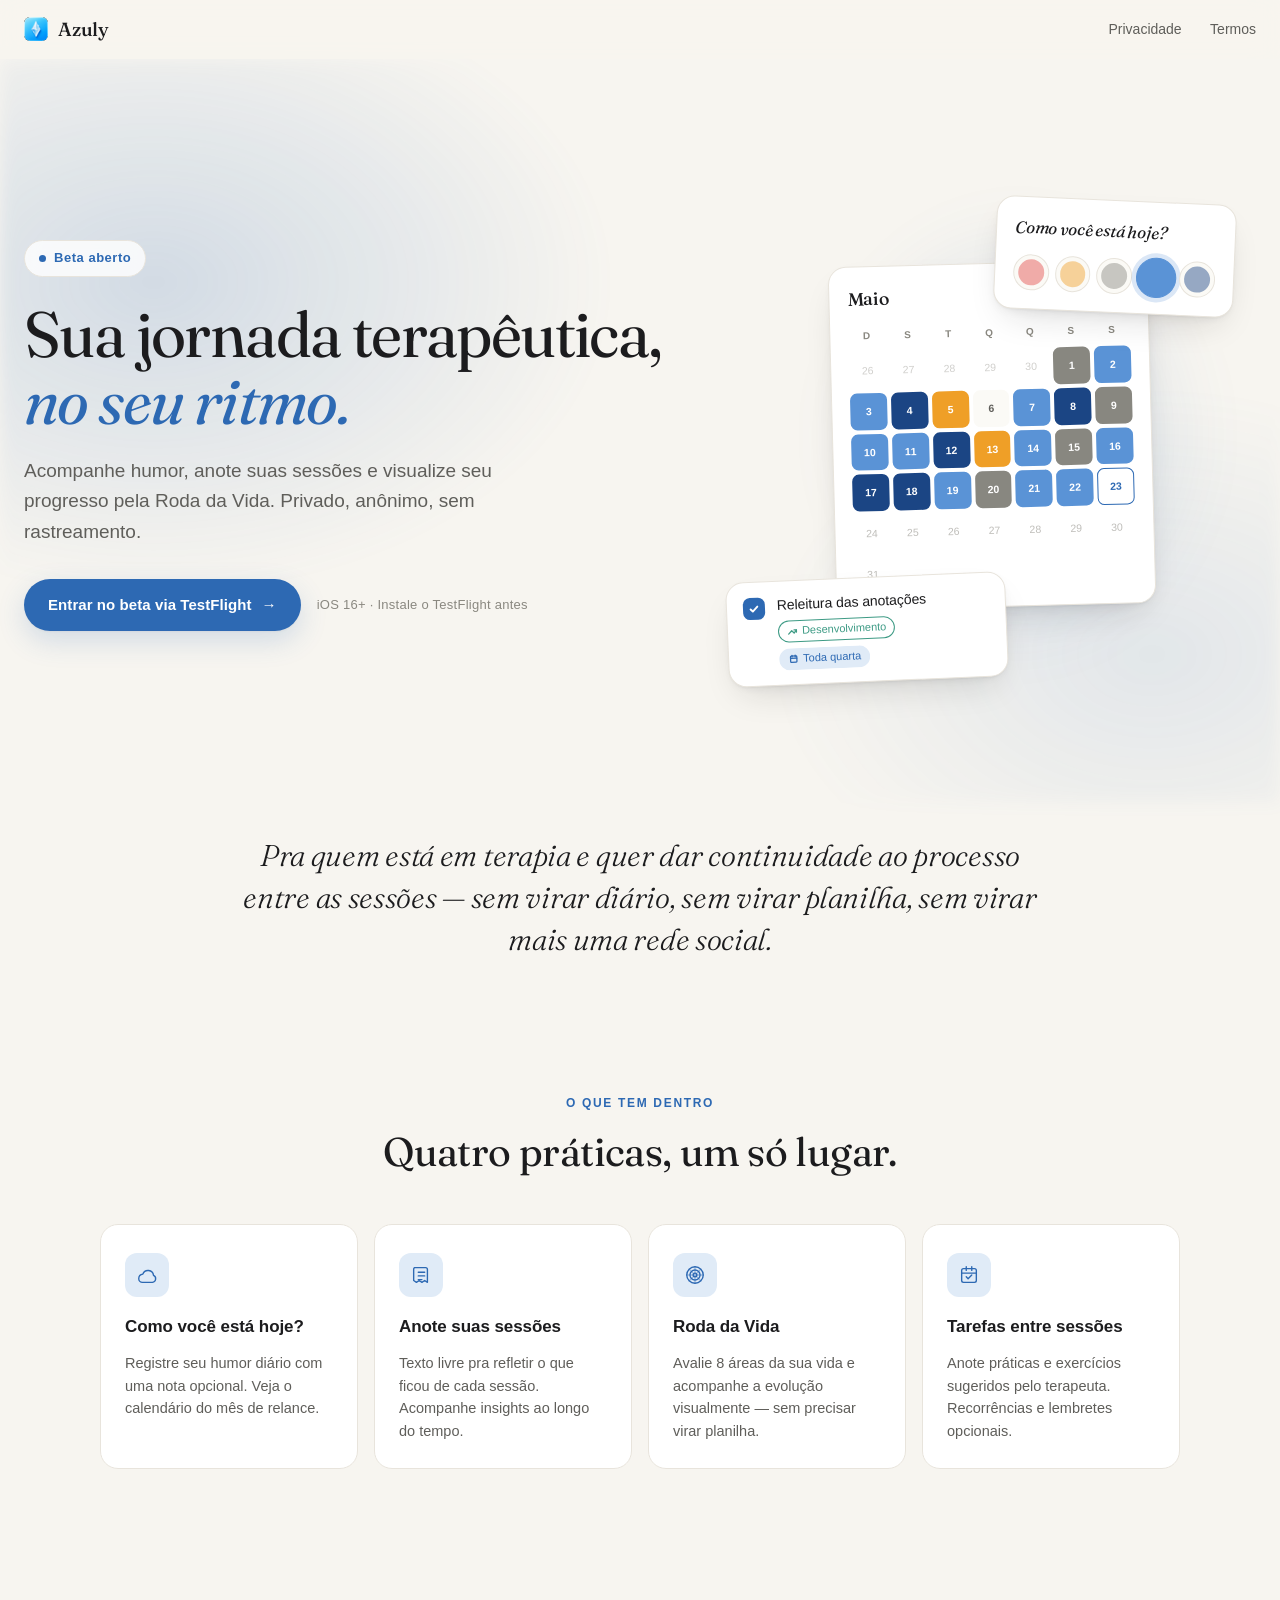
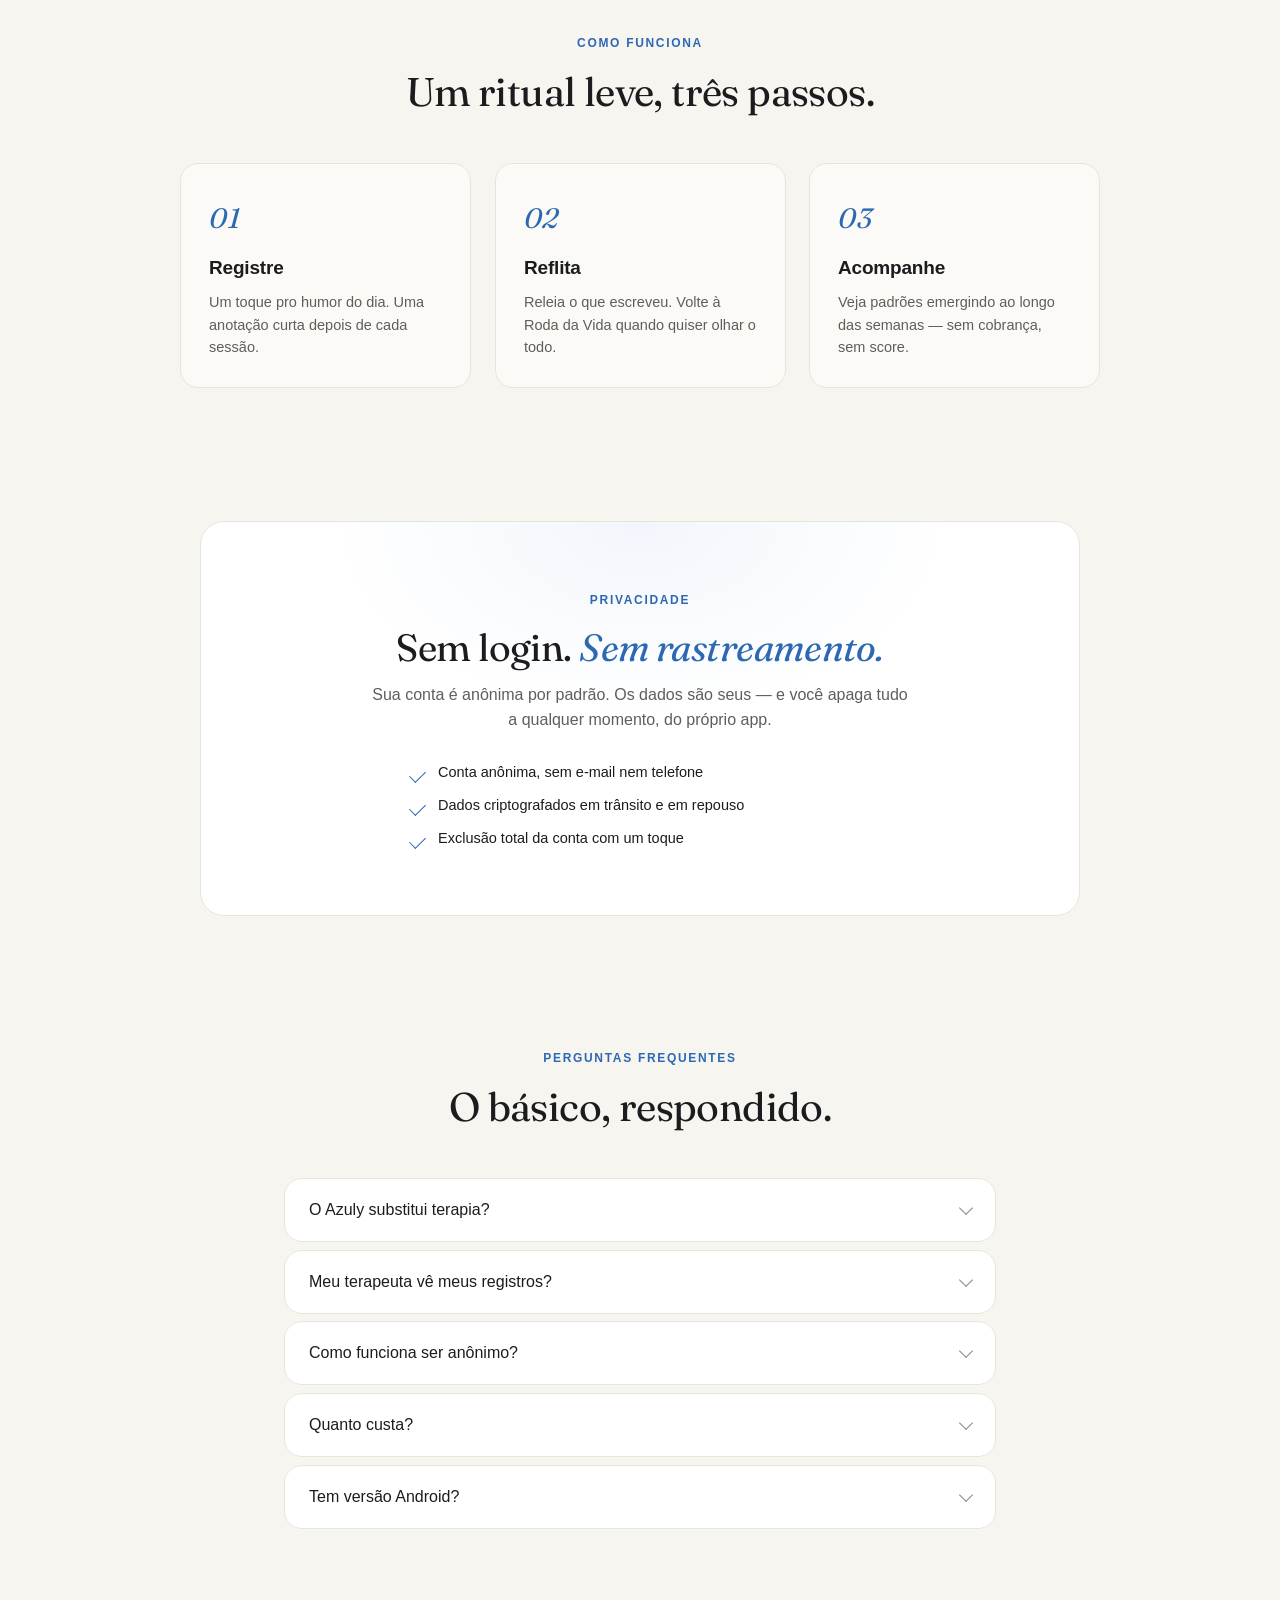
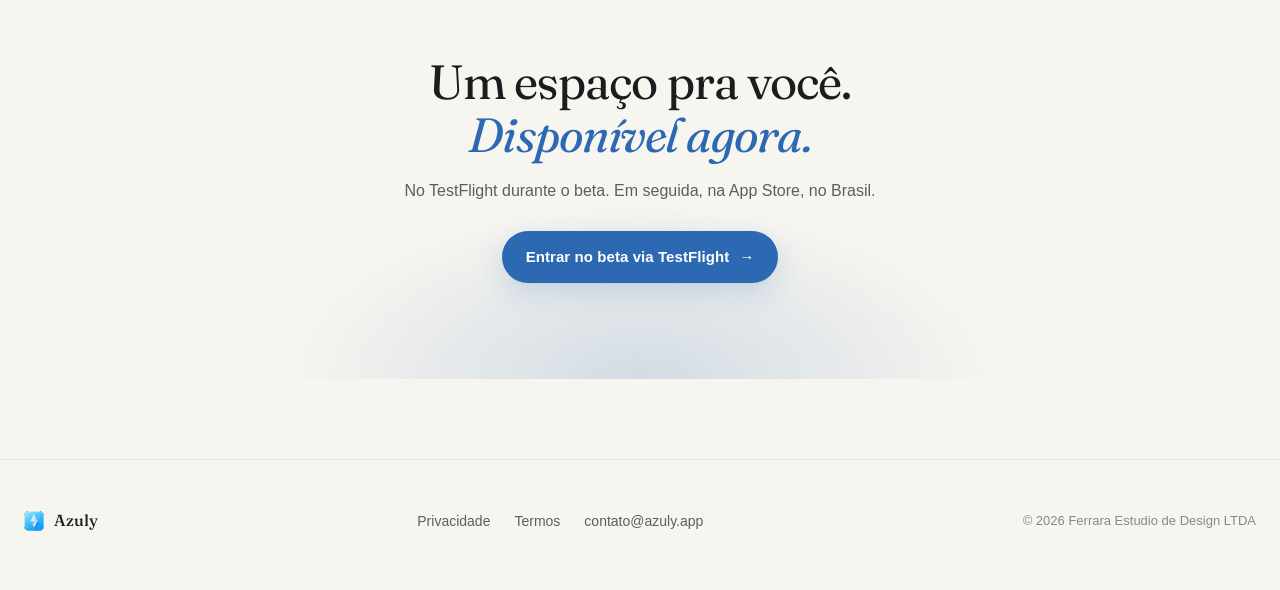
==== commit df39bcae: "landing: swap "Em breve" for live TestFlight join link Beta is now open via TestFlight (build 10 app" ====
--- a/index.html
+++ b/index.html
@@ -47,7 +47,7 @@
       <div class="hero-content">
         <span class="eyebrow" data-reveal>
           <span class="eyebrow-dot" aria-hidden="true"></span>
-          Beta privado
+          Beta aberto
         </span>
         <h1 data-reveal>Sua jornada terapêutica,<br /><em>no seu ritmo.</em></h1>
         <p class="lead" data-reveal>
@@ -55,11 +55,11 @@
           Privado, anônimo, sem rastreamento.
         </p>
         <div class="hero-cta" data-reveal>
-          <span class="cta-soon">
-            <span class="cta-soon-dot" aria-hidden="true"></span>
-            Em breve no TestFlight
-          </span>
-          <p class="hint">iOS · Brasil</p>
+          <a class="cta" href="https://testflight.apple.com/join/6ZHu85KF" target="_blank" rel="noopener">
+            Entrar no beta via TestFlight
+            <span class="cta-arrow" aria-hidden="true">→</span>
+          </a>
+          <p class="hint">iOS 16+ · Instale o TestFlight antes</p>
         </div>
       </div>
 
@@ -306,12 +306,12 @@
     </section>
 
     <section class="closing" data-reveal>
-      <h2>Um espaço pra você.<br /><em>Em breve.</em></h2>
-      <p>Disponível primeiro no TestFlight. Em seguida, na App Store, no Brasil.</p>
-      <span class="cta-soon">
-        <span class="cta-soon-dot" aria-hidden="true"></span>
-        Em breve no TestFlight
-      </span>
+      <h2>Um espaço pra você.<br /><em>Disponível agora.</em></h2>
+      <p>No TestFlight durante o beta. Em seguida, na App Store, no Brasil.</p>
+      <a class="cta" href="https://testflight.apple.com/join/6ZHu85KF" target="_blank" rel="noopener">
+        Entrar no beta via TestFlight
+        <span class="cta-arrow" aria-hidden="true">→</span>
+      </a>
     </section>
   </main>
 
--- a/style.css
+++ b/style.css
@@ -465,6 +465,38 @@
   box-shadow: 0 1px 2px rgba(0, 0, 0, 0.03), 0 12px 28px var(--brand-glow);
 }
 
+.cta {
+  display: inline-flex;
+  align-items: center;
+  gap: 10px;
+  background: var(--brand);
+  color: #FFFFFF;
+  padding: 14px 24px;
+  border-radius: 999px;
+  font-size: 15px;
+  font-weight: 600;
+  text-decoration: none;
+  letter-spacing: 0.005em;
+  box-shadow: 0 1px 2px rgba(0, 0, 0, 0.04), 0 10px 28px var(--brand-glow);
+  transition: transform 220ms var(--ease), background-color 220ms var(--ease), box-shadow 220ms var(--ease);
+}
+
+.cta:hover {
+  background: var(--brand-hover);
+  transform: translateY(-1px);
+  box-shadow: 0 1px 2px rgba(0, 0, 0, 0.05), 0 14px 32px var(--brand-glow);
+  color: #FFFFFF;
+  text-decoration: none;
+}
+
+.cta-arrow {
+  transition: transform 220ms var(--ease);
+}
+
+.cta:hover .cta-arrow {
+  transform: translateX(3px);
+}
+
 .cta-soon-dot {
   width: 8px;
   height: 8px;
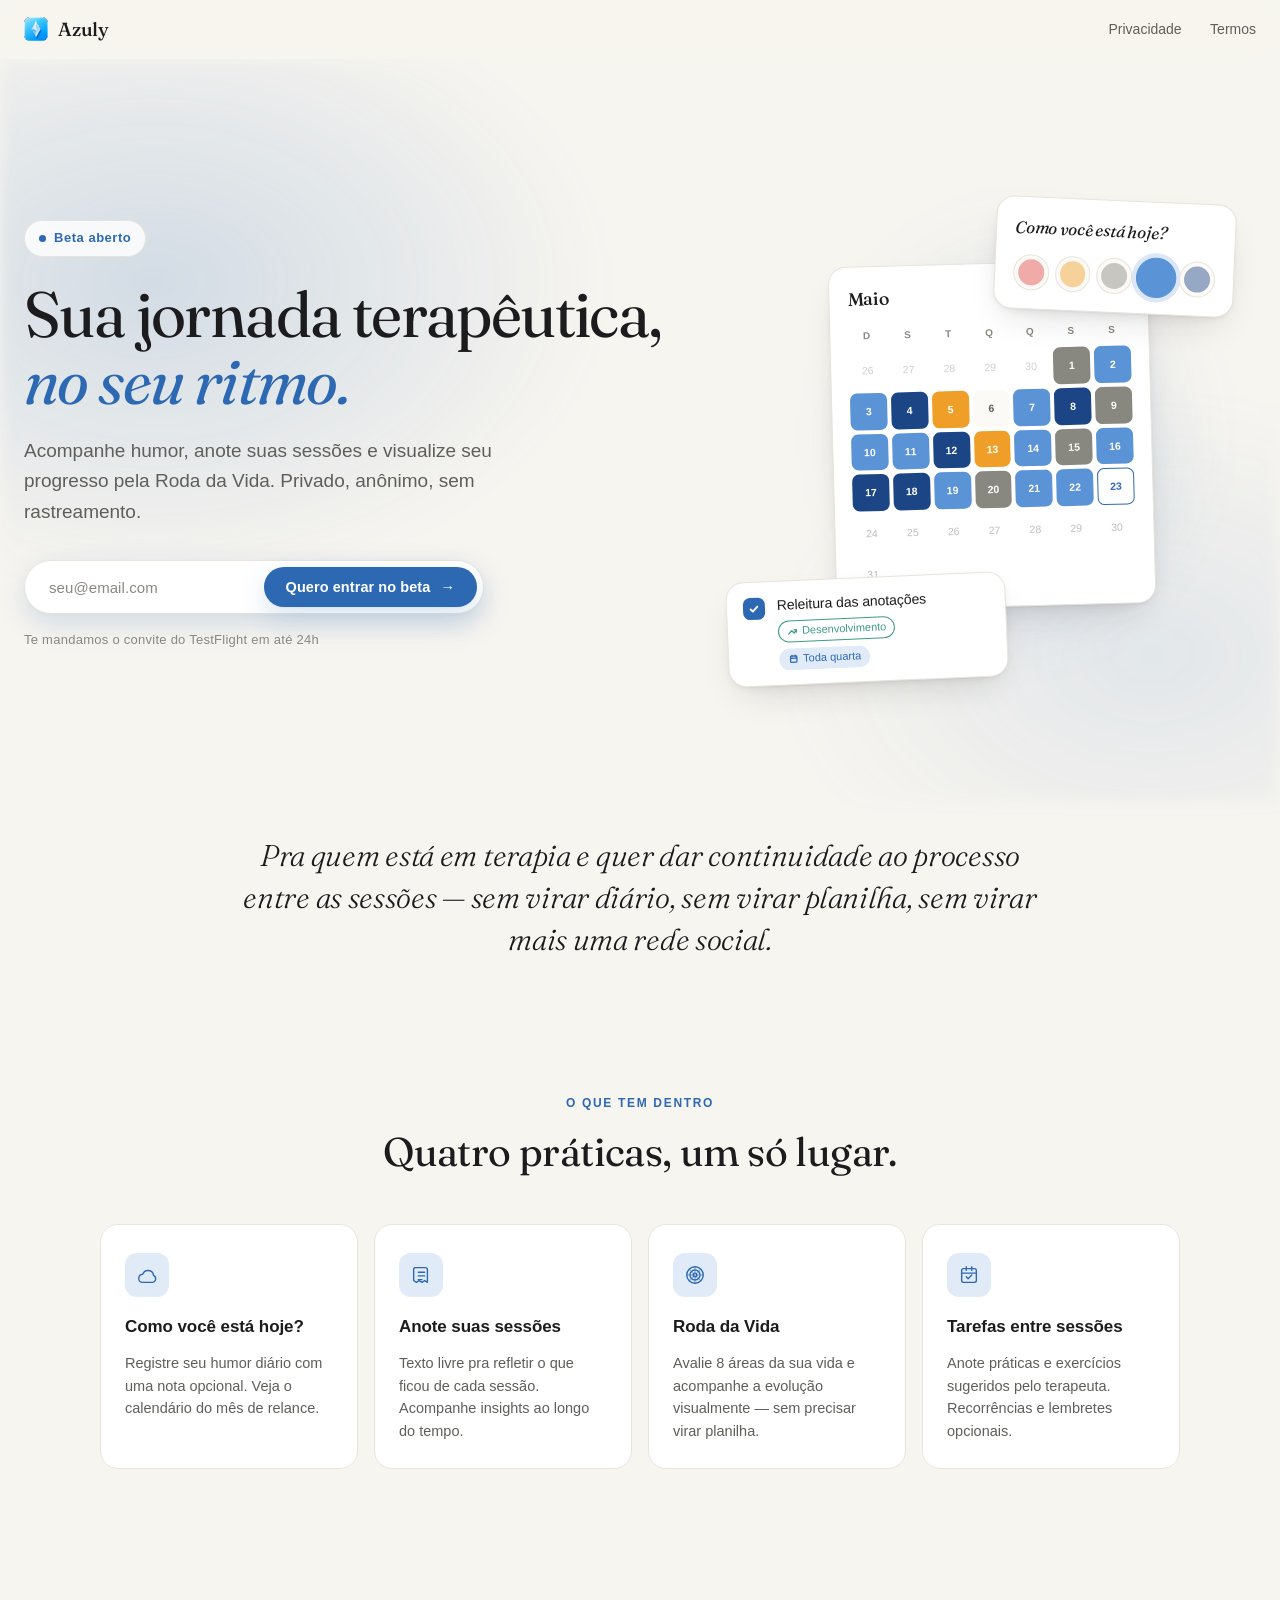
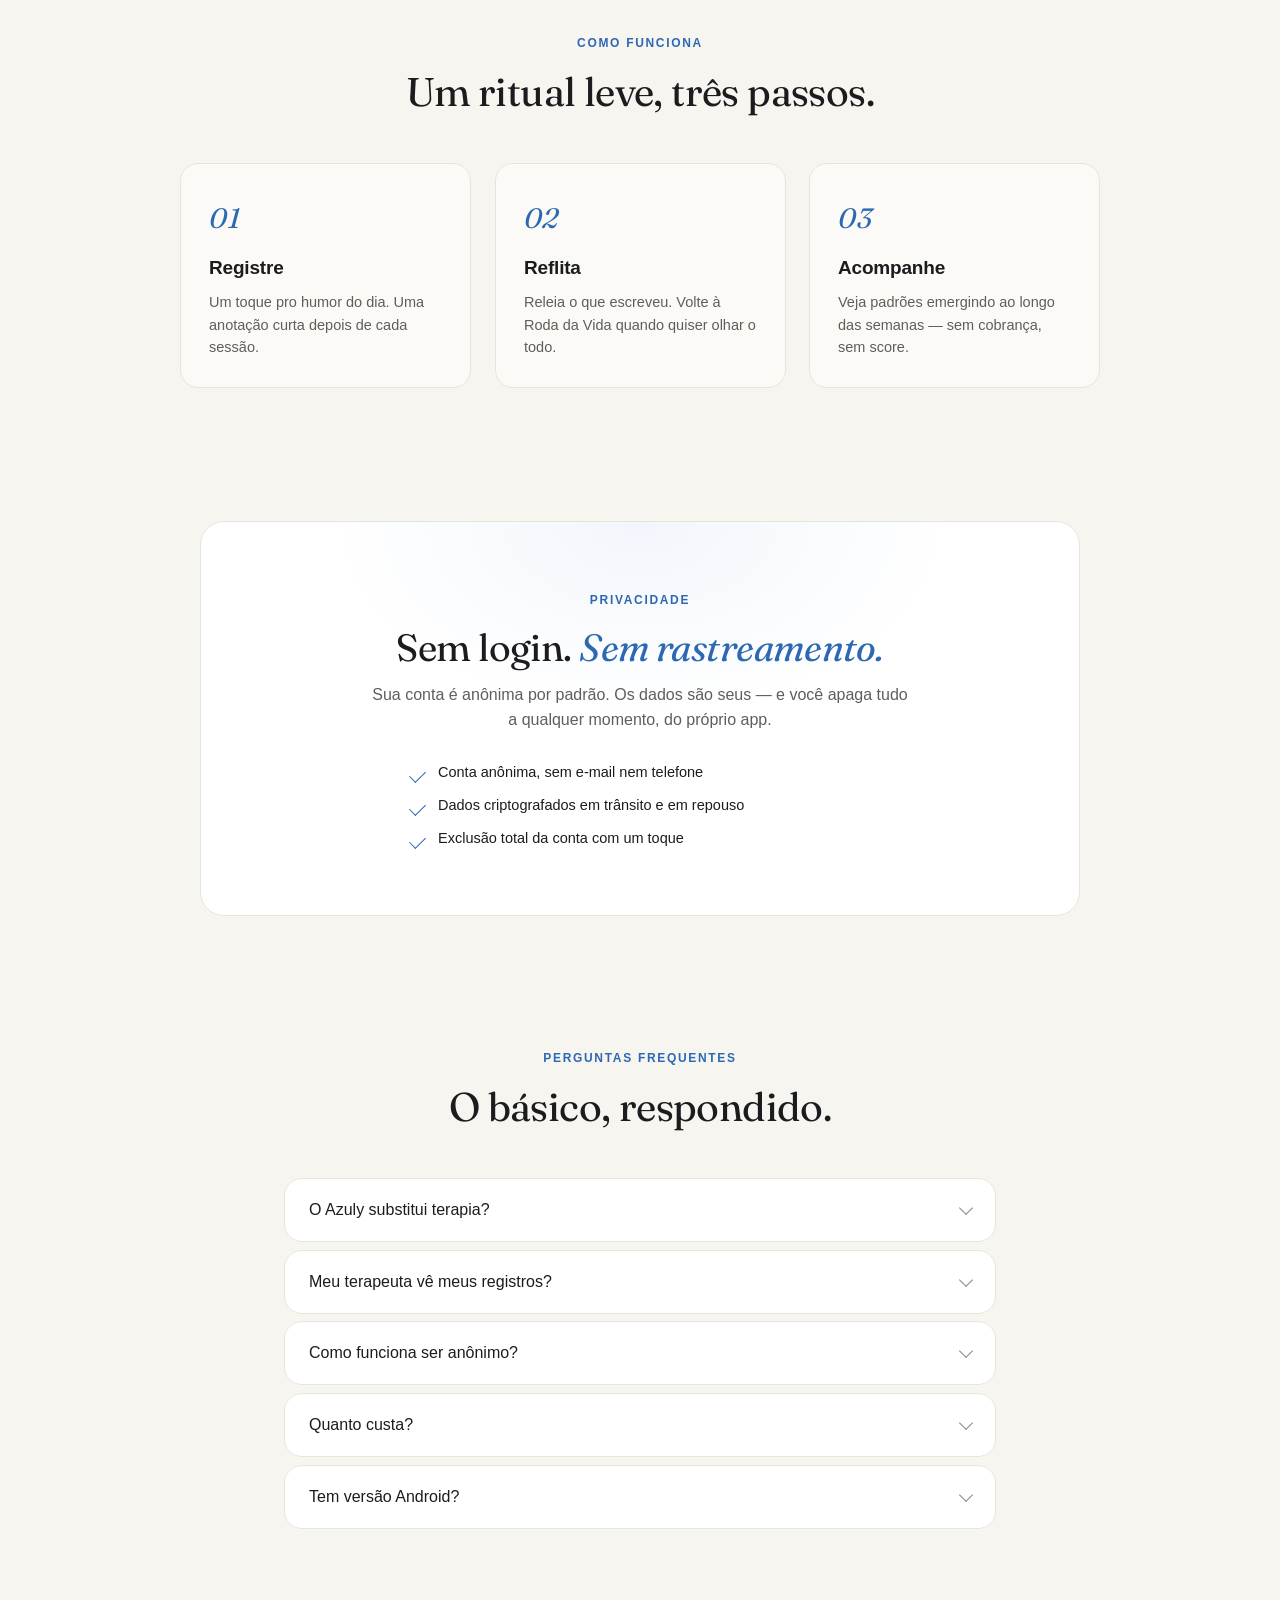
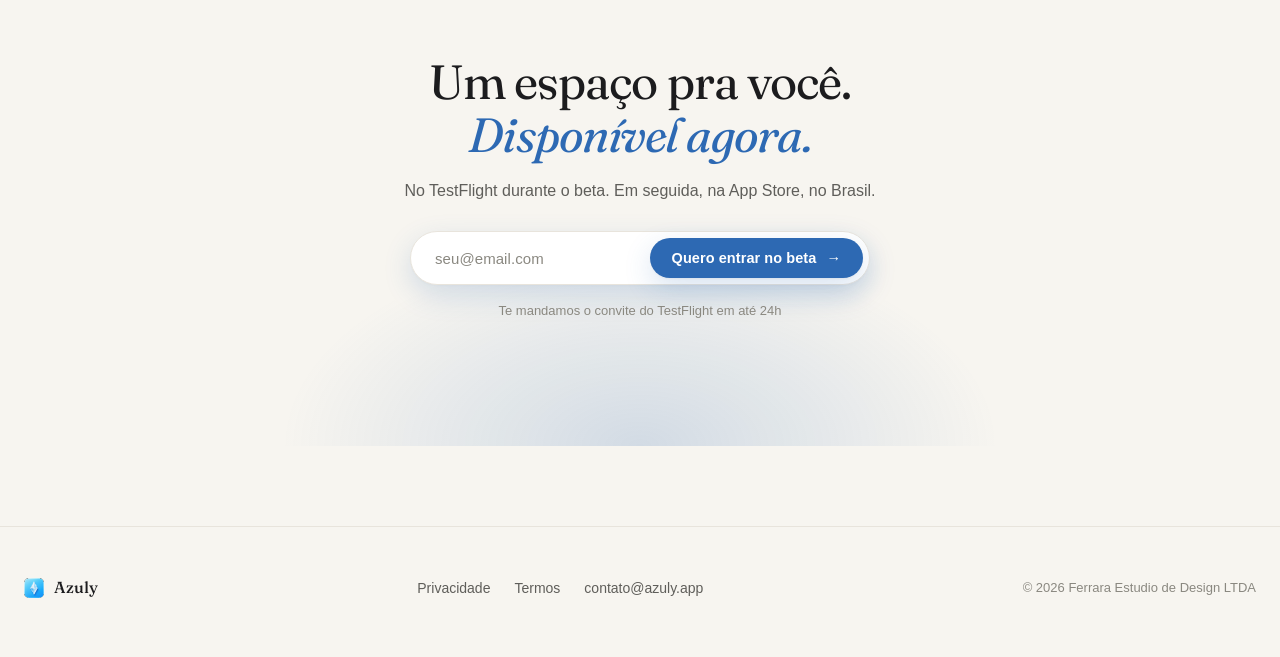
==== commit 4f40e221: "landing: replace TestFlight link with email capture form Direct TestFlight join links proved unrelia" ====
--- a/index.html
+++ b/index.html
@@ -55,11 +55,32 @@
           Privado, anônimo, sem rastreamento.
         </p>
         <div class="hero-cta" data-reveal>
-          <a class="cta" href="https://testflight.apple.com/join/6ZHu85KF" target="_blank" rel="noopener">
-            Entrar no beta via TestFlight
-            <span class="cta-arrow" aria-hidden="true">→</span>
-          </a>
-          <p class="hint">iOS 16+ · Instale o TestFlight antes</p>
+          <form class="beta-form" data-beta-form>
+            <label class="sr-only" for="beta-email-hero">Seu e-mail</label>
+            <input
+              id="beta-email-hero"
+              type="email"
+              name="email"
+              placeholder="seu@email.com"
+              autocomplete="email"
+              required
+            />
+            <input
+              class="beta-form-honeypot"
+              type="text"
+              name="honeypot"
+              tabindex="-1"
+              autocomplete="off"
+              aria-hidden="true"
+            />
+            <button type="submit" class="cta">
+              Quero entrar no beta
+              <span class="cta-arrow" aria-hidden="true">→</span>
+            </button>
+          </form>
+          <p class="hint" data-beta-feedback aria-live="polite">
+            Te mandamos o convite do TestFlight em até 24h
+          </p>
         </div>
       </div>
 
@@ -308,10 +329,32 @@
     <section class="closing" data-reveal>
       <h2>Um espaço pra você.<br /><em>Disponível agora.</em></h2>
       <p>No TestFlight durante o beta. Em seguida, na App Store, no Brasil.</p>
-      <a class="cta" href="https://testflight.apple.com/join/6ZHu85KF" target="_blank" rel="noopener">
-        Entrar no beta via TestFlight
-        <span class="cta-arrow" aria-hidden="true">→</span>
-      </a>
+      <form class="beta-form beta-form--centered" data-beta-form>
+        <label class="sr-only" for="beta-email-closing">Seu e-mail</label>
+        <input
+          id="beta-email-closing"
+          type="email"
+          name="email"
+          placeholder="seu@email.com"
+          autocomplete="email"
+          required
+        />
+        <input
+          class="beta-form-honeypot"
+          type="text"
+          name="honeypot"
+          tabindex="-1"
+          autocomplete="off"
+          aria-hidden="true"
+        />
+        <button type="submit" class="cta">
+          Quero entrar no beta
+          <span class="cta-arrow" aria-hidden="true">→</span>
+        </button>
+      </form>
+      <p class="hint closing-hint" data-beta-feedback aria-live="polite">
+        Te mandamos o convite do TestFlight em até 24h
+      </p>
     </section>
   </main>
 
@@ -348,5 +391,73 @@
       items.forEach(function (el) { io.observe(el); });
     })();
   </script>
+
+  <script>
+    (function () {
+      var ENDPOINT = 'https://mvyzqfnoptwixipbdbfw.supabase.co/functions/v1/beta-signup';
+      var ANON_KEY = 'sb_publishable_lrmTJXlQyZBUyx2HzfqXLg_NpC-VKdk';
+
+      document.querySelectorAll('[data-beta-form]').forEach(function (form) {
+        var feedback = form.parentElement.querySelector('[data-beta-feedback]');
+        var button = form.querySelector('button[type="submit"]');
+        var emailInput = form.querySelector('input[name="email"]');
+
+        form.addEventListener('submit', async function (e) {
+          e.preventDefault();
+          if (form.dataset.submitting === '1') return;
+
+          var email = emailInput.value.trim();
+          var honeypot = form.querySelector('input[name="honeypot"]').value;
+
+          form.dataset.submitting = '1';
+          button.disabled = true;
+          if (feedback) {
+            feedback.textContent = 'Enviando...';
+            feedback.classList.remove('is-error', 'is-success');
+          }
+
+          try {
+            var res = await fetch(ENDPOINT, {
+              method: 'POST',
+              headers: {
+                'Content-Type': 'application/json',
+                'apikey': ANON_KEY,
+              },
+              body: JSON.stringify({ email: email, honeypot: honeypot }),
+            });
+            var data = await res.json().catch(function () { return {}; });
+
+            if (res.ok && data.ok) {
+              if (feedback) {
+                feedback.textContent = data.duplicate
+                  ? 'Você já está na lista — fica de olho na inbox.'
+                  : 'Recebemos! Te mandamos o convite por e-mail em até 24h.';
+                feedback.classList.add('is-success');
+              }
+              form.reset();
+            } else if (data.error === 'invalid_email') {
+              if (feedback) {
+                feedback.textContent = 'Esse e-mail parece inválido. Tenta de novo?';
+                feedback.classList.add('is-error');
+              }
+            } else {
+              if (feedback) {
+                feedback.textContent = 'Algo deu errado. Tenta de novo em alguns segundos.';
+                feedback.classList.add('is-error');
+              }
+            }
+          } catch (err) {
+            if (feedback) {
+              feedback.textContent = 'Sem conexão. Confere a internet e tenta de novo.';
+              feedback.classList.add('is-error');
+            }
+          } finally {
+            form.dataset.submitting = '';
+            button.disabled = false;
+          }
+        });
+      });
+    })();
+  </script>
 </body>
 </html>
--- a/style.css
+++ b/style.css
@@ -497,6 +497,125 @@
   transform: translateX(3px);
 }
 
+button.cta {
+  border: none;
+  cursor: pointer;
+  font-family: inherit;
+}
+
+button.cta:disabled {
+  opacity: 0.55;
+  cursor: progress;
+  transform: none;
+}
+
+.sr-only {
+  position: absolute;
+  width: 1px;
+  height: 1px;
+  padding: 0;
+  margin: -1px;
+  overflow: hidden;
+  clip: rect(0, 0, 0, 0);
+  white-space: nowrap;
+  border: 0;
+}
+
+.beta-form {
+  display: inline-flex;
+  align-items: stretch;
+  gap: 8px;
+  width: 100%;
+  max-width: 460px;
+  padding: 6px;
+  background: var(--surface);
+  border: 1px solid var(--border);
+  border-radius: 999px;
+  box-shadow: 0 1px 2px rgba(0, 0, 0, 0.02), 0 10px 28px var(--brand-glow);
+  transition: border-color 160ms var(--ease), box-shadow 220ms var(--ease);
+}
+
+.beta-form:focus-within {
+  border-color: var(--brand);
+  box-shadow: 0 1px 2px rgba(0, 0, 0, 0.04), 0 14px 32px var(--brand-glow);
+}
+
+.beta-form input[type='email'] {
+  flex: 1 1 auto;
+  min-width: 0;
+  padding: 10px 18px;
+  border: none;
+  background: transparent;
+  color: var(--text);
+  font-family: inherit;
+  font-size: 15px;
+  letter-spacing: 0.005em;
+  outline: none;
+}
+
+.beta-form input[type='email']::placeholder {
+  color: var(--text-tertiary);
+}
+
+.beta-form button.cta {
+  flex: 0 0 auto;
+  white-space: nowrap;
+  padding: 12px 22px;
+  font-size: 14.5px;
+}
+
+.beta-form-honeypot {
+  position: absolute;
+  left: -9999px;
+  width: 1px;
+  height: 1px;
+  opacity: 0;
+  pointer-events: none;
+}
+
+.beta-form--centered {
+  margin-left: auto;
+  margin-right: auto;
+}
+
+[data-beta-feedback].is-success {
+  color: var(--brand);
+}
+
+[data-beta-feedback].is-error {
+  color: #C0392B;
+}
+
+@media (prefers-color-scheme: dark) {
+  [data-beta-feedback].is-error {
+    color: #F08080;
+  }
+}
+
+.landing .closing .closing-hint {
+  margin-top: 16px;
+  font-size: 13px;
+  color: var(--text-tertiary);
+}
+
+@media (max-width: 520px) {
+  .beta-form {
+    flex-direction: column;
+    border-radius: 18px;
+    padding: 10px;
+    gap: 10px;
+  }
+  .beta-form input[type='email'] {
+    padding: 12px 14px;
+    text-align: center;
+  }
+  .beta-form button.cta {
+    width: 100%;
+    justify-content: center;
+    padding: 14px 22px;
+  }
+}
+
 .cta-soon-dot {
   width: 8px;
   height: 8px;
